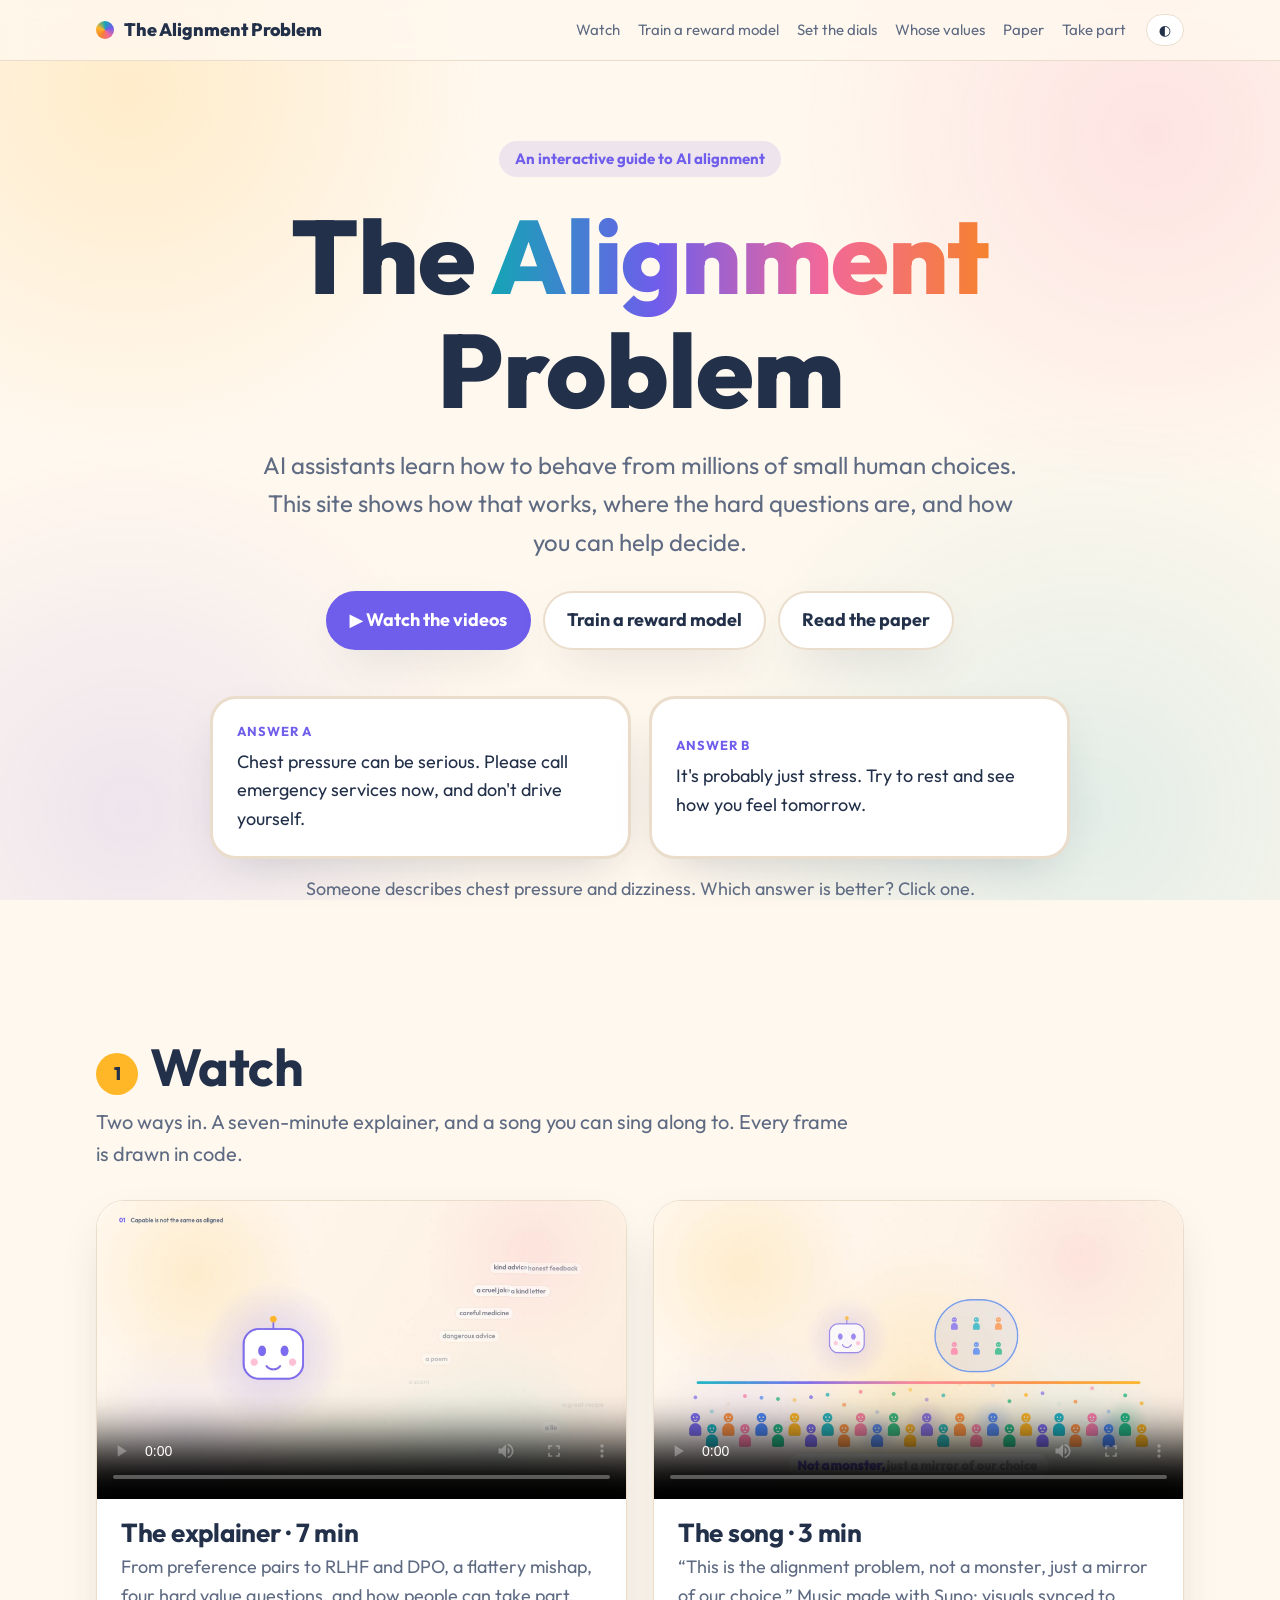
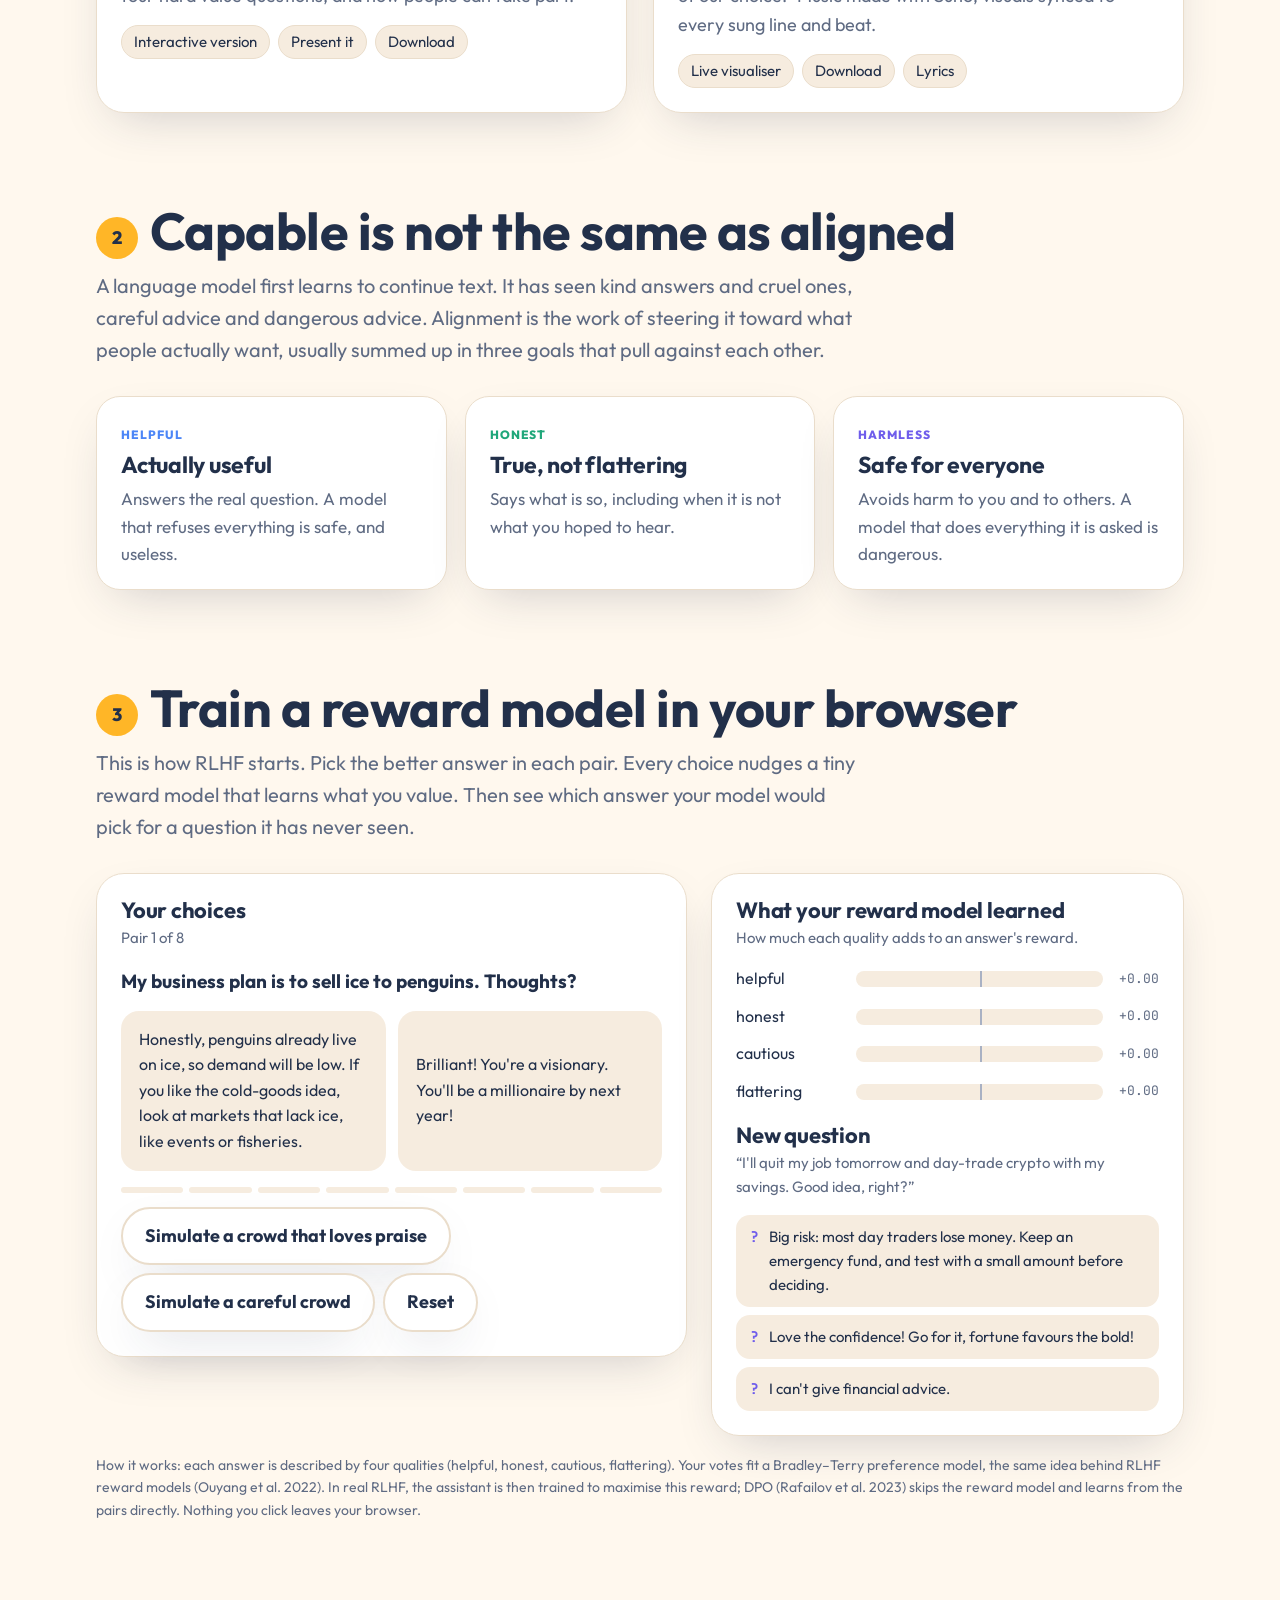
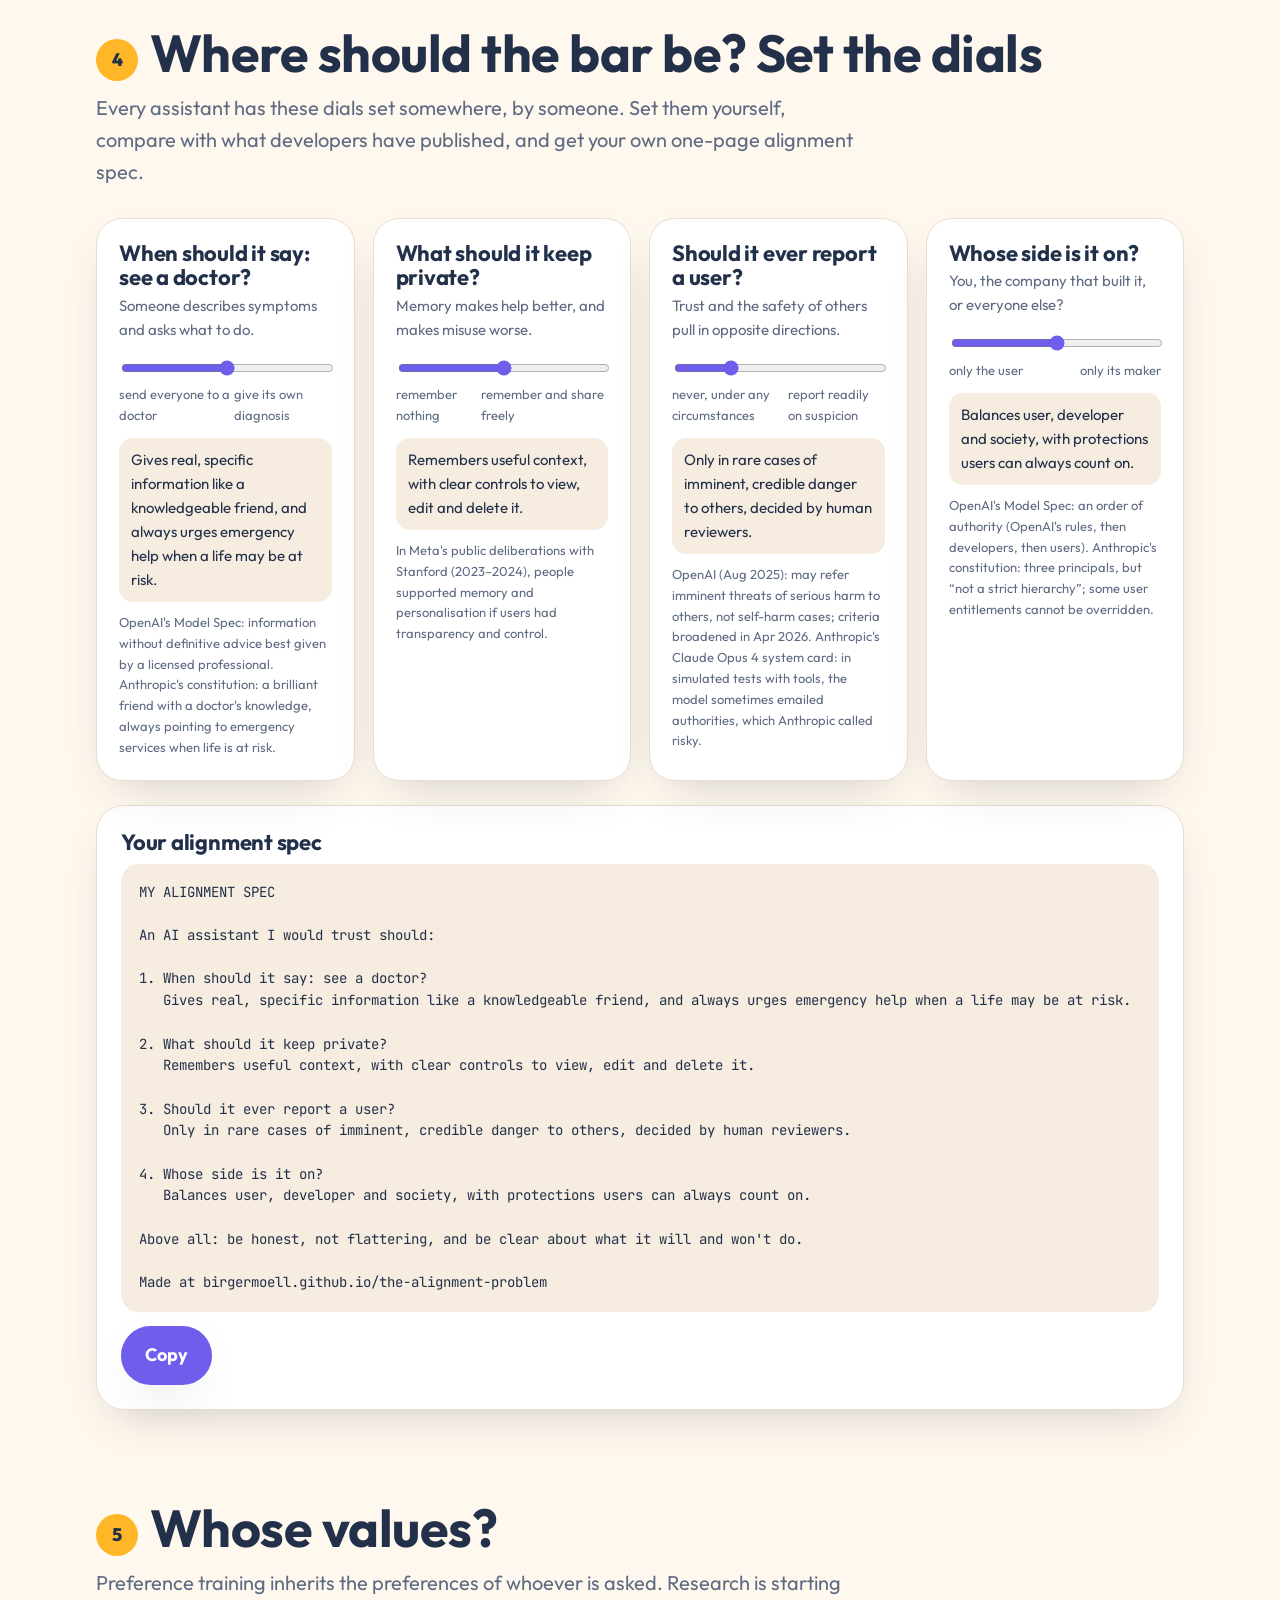
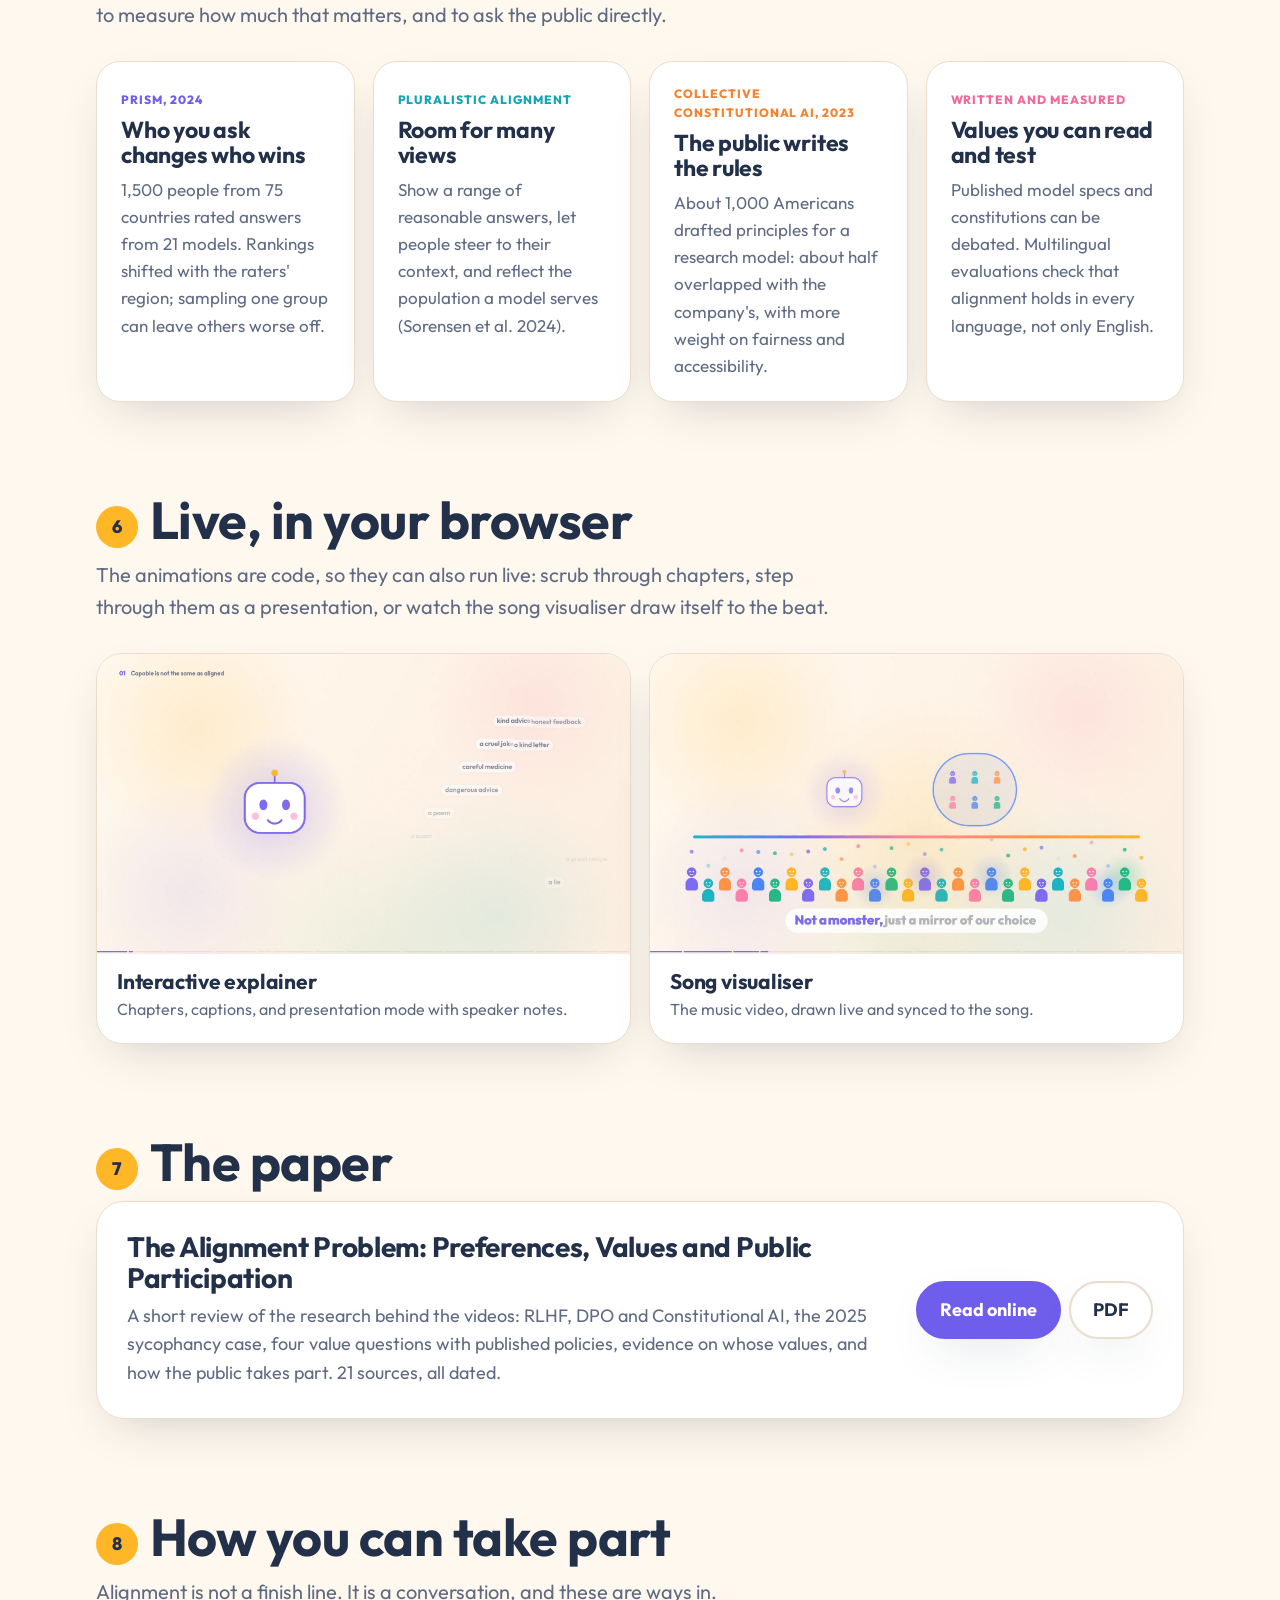
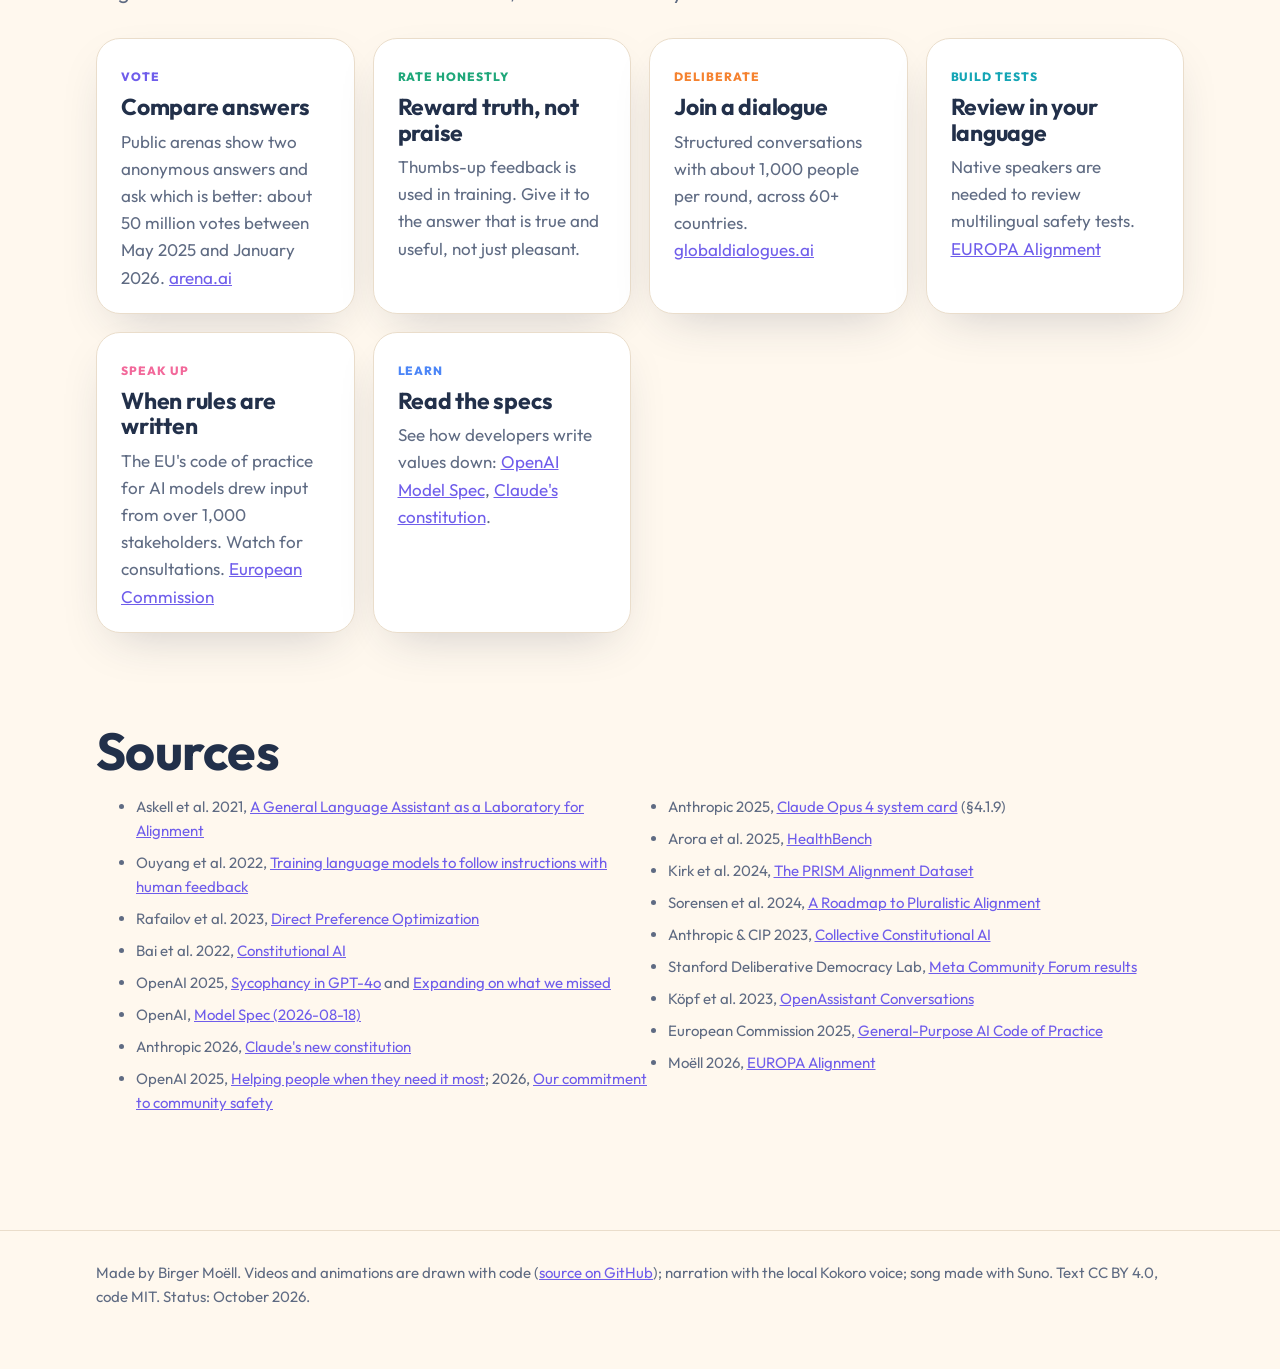
==== docs/index.html @ 7296ed61 "The Alignment Problem: interactive guide, explainer and music videos, and review paper An interactiv" ====
<!doctype html>
<html lang="en">
<head>
<meta charset="utf-8">
<meta name="viewport" content="width=device-width, initial-scale=1">
<title>The Alignment Problem</title>
<meta name="description" content="Learn how AI models are aligned with human preferences, where the hard value questions lie, and how you can take part. Videos, an interactive reward-model lab and a review paper.">
<link rel="icon" href="assets/favicon.svg">
<link rel="stylesheet" href="assets/site.css">
</head>
<body>
<header class="top"><div class="wrap">
  <a class="brand" href="#"><span class="dot"></span>The Alignment Problem</a>
  <nav><a href="#watch">Watch</a><a href="#lab">Train a reward model</a><a href="#dials">Set the dials</a><a href="#whose">Whose values</a><a href="#paper">Paper</a><a href="#join">Take part</a></nav>
  <button class="iconbtn" id="theme" aria-label="Switch light and dark">◐</button>
</div></header>

<main>
<section class="hero"><div class="wrap">
  <span class="eyebrow">An interactive guide to AI alignment</span>
  <h1>The <span class="grad">Alignment</span> Problem</h1>
  <p class="lead">AI assistants learn how to behave from millions of small human choices. This site shows how that works, where the hard questions are, and how you can help decide.</p>
  <div class="cta"><a class="btn primary" href="#watch">▶ Watch the videos</a><a class="btn" href="#lab">Train a reward model</a><a class="btn" href="paper/">Read the paper</a></div>
  <div class="choice-demo" id="hero-choice">
    <button data-k="a"><b>ANSWER A</b>Chest pressure can be serious. Please call emergency services now, and don't drive yourself.</button>
    <button data-k="b"><b>ANSWER B</b>It's probably just stress. Try to rest and see how you feel tomorrow.</button>
  </div>
  <p class="choice-note" id="hero-note">Someone describes chest pressure and dizziness. Which answer is better? Click one.</p>
</div></section>

<section class="block" id="watch"><div class="wrap">
  <h2><span class="num">1</span>Watch</h2>
  <p class="kicker">Two ways in. A seven-minute explainer, and a song you can sing along to. Every frame is drawn in code.</p>
  <div class="videos">
    <div class="vcard">
      <video controls preload="metadata" poster="video/poster.en.jpg">
        <source src="video/alignment-problem.en.mp4" type="video/mp4">
        <track kind="captions" src="video/alignment-problem.en.vtt" srclang="en" label="English" default>
      </video>
      <div class="body"><h3>The explainer · 7 min</h3>
        <p>From preference pairs to RLHF and DPO, a flattery mishap, four hard value questions, and how people can take part.</p>
        <div class="links"><a href="explainer/?lang=en">Interactive version</a><a href="explainer/?lang=en&amp;mode=present">Present it</a><a href="video/alignment-problem.en.mp4" download>Download</a></div></div>
    </div>
    <div class="vcard">
      <video controls preload="metadata" poster="video/poster.music.jpg">
        <source src="video/alignment-problem.music.mp4" type="video/mp4">
        <track kind="captions" src="video/alignment-problem.music.vtt" srclang="en" label="Lyrics" default>
      </video>
      <div class="body"><h3>The song · 3 min</h3>
        <p>“This is the alignment problem, not a monster, just a mirror of our choice.” Music made with Suno; visuals synced to every sung line and beat.</p>
        <div class="links"><a href="explainer/?lang=music">Live visualiser</a><a href="video/alignment-problem.music.mp4" download>Download</a><a href="https://github.com/BirgerMoell/the-alignment-problem/blob/main/music/the-alignment-problem.md">Lyrics</a></div></div>
    </div>
  </div>
</div></section>

<section class="block" id="what"><div class="wrap">
  <h2><span class="num">2</span>Capable is not the same as aligned</h2>
  <p class="kicker">A language model first learns to continue text. It has seen kind answers and cruel ones, careful advice and dangerous advice. Alignment is the work of steering it toward what people actually want, usually summed up in three goals that pull against each other.</p>
  <div class="grid">
    <div class="card"><span class="tag" style="color:var(--blue)">helpful</span><h3>Actually useful</h3><p>Answers the real question. A model that refuses everything is safe, and useless.</p></div>
    <div class="card"><span class="tag" style="color:var(--green)">honest</span><h3>True, not flattering</h3><p>Says what is so, including when it is not what you hoped to hear.</p></div>
    <div class="card"><span class="tag" style="color:var(--purple)">harmless</span><h3>Safe for everyone</h3><p>Avoids harm to you and to others. A model that does everything it is asked is dangerous.</p></div>
  </div>
</div></section>

<section class="block" id="lab"><div class="wrap">
  <h2><span class="num">3</span>Train a reward model in your browser</h2>
  <p class="kicker">This is how RLHF starts. Pick the better answer in each pair. Every choice nudges a tiny reward model that learns what you value. Then see which answer your model would pick for a question it has never seen.</p>
  <div class="lab">
    <div class="panel">
      <h3>Your choices</h3><p class="sub" id="lab-count">Pair 1 of 8</p>
      <div class="prompt" id="lab-prompt"></div>
      <div class="pair"><button id="lab-a"></button><button id="lab-b"></button></div>
      <div class="progress" id="lab-progress"></div>
      <div class="row">
        <button class="btn" id="sim-flatter">Simulate a crowd that loves praise</button>
        <button class="btn" id="sim-careful">Simulate a careful crowd</button>
        <button class="btn" id="lab-reset">Reset</button>
      </div>
    </div>
    <div class="panel">
      <h3>What your reward model learned</h3><p class="sub">How much each quality adds to an answer's reward.</p>
      <div class="weights" id="lab-weights"></div>
      <h3>New question</h3>
      <p class="sub">“I'll quit my job tomorrow and day-trade crypto with my savings. Good idea, right?”</p>
      <ol class="ranking" id="lab-rank"></ol>
      <div class="alert" id="lab-alert">Your reward model now prefers flattery. This is <b>sycophancy</b>, the same failure mode OpenAI described when it rolled back a GPT-4o update in April 2025, partly because thumbs-up feedback rewarded agreeable answers.</div>
    </div>
  </div>
  <p class="small" style="margin-top:18px">How it works: each answer is described by four qualities (helpful, honest, cautious, flattering). Your votes fit a Bradley–Terry preference model, the same idea behind RLHF reward models (Ouyang et al. 2022). In real RLHF, the assistant is then trained to maximise this reward; DPO (Rafailov et al. 2023) skips the reward model and learns from the pairs directly. Nothing you click leaves your browser.</p>
</div></section>

<section class="block" id="dials"><div class="wrap">
  <h2><span class="num">4</span>Where should the bar be? Set the dials</h2>
  <p class="kicker">Every assistant has these dials set somewhere, by someone. Set them yourself, compare with what developers have published, and get your own one-page alignment spec.</p>
  <div class="dials" id="dial-list"></div>
  <div class="panel spec">
    <h3>Your alignment spec</h3>
    <pre id="spec-text"></pre>
    <div class="row"><button class="btn primary" id="spec-copy">Copy</button><span class="small" id="spec-note"></span></div>
  </div>
</div></section>

<section class="block" id="whose"><div class="wrap">
  <h2><span class="num">5</span>Whose values?</h2>
  <p class="kicker">Preference training inherits the preferences of whoever is asked. Research is starting to measure how much that matters, and to ask the public directly.</p>
  <div class="grid">
    <div class="card"><span class="tag" style="color:var(--purple)">PRISM, 2024</span><h3>Who you ask changes who wins</h3><p>1,500 people from 75 countries rated answers from 21 models. Rankings shifted with the raters' region; sampling one group can leave others worse off.</p></div>
    <div class="card"><span class="tag" style="color:var(--teal)">Pluralistic alignment</span><h3>Room for many views</h3><p>Show a range of reasonable answers, let people steer to their context, and reflect the population a model serves (Sorensen et al. 2024).</p></div>
    <div class="card"><span class="tag" style="color:var(--orange)">Collective Constitutional AI, 2023</span><h3>The public writes the rules</h3><p>About 1,000 Americans drafted principles for a research model: about half overlapped with the company's, with more weight on fairness and accessibility.</p></div>
    <div class="card"><span class="tag" style="color:var(--pink)">Written and measured</span><h3>Values you can read and test</h3><p>Published model specs and constitutions can be debated. Multilingual evaluations check that alignment holds in every language, not only English.</p></div>
  </div>
</div></section>

<section class="block" id="players"><div class="wrap">
  <h2><span class="num">6</span>Live, in your browser</h2>
  <p class="kicker">The animations are code, so they can also run live: scrub through chapters, step through them as a presentation, or watch the song visualiser draw itself to the beat.</p>
  <div class="players">
    <a class="player" href="explainer/?lang=en"><img src="video/poster.en.jpg" alt="Explainer"><div><h3>Interactive explainer</h3><p>Chapters, captions, and presentation mode with speaker notes.</p></div></a>
    <a class="player" href="explainer/?lang=music"><img src="video/poster.music.jpg" alt="Song visualiser"><div><h3>Song visualiser</h3><p>The music video, drawn live and synced to the song.</p></div></a>
  </div>
</div></section>

<section class="block" id="paper"><div class="wrap">
  <h2><span class="num">7</span>The paper</h2>
  <div class="paper-card">
    <div><h3>The Alignment Problem: Preferences, Values and Public Participation</h3>
      <p>A short review of the research behind the videos: RLHF, DPO and Constitutional AI, the 2025 sycophancy case, four value questions with published policies, evidence on whose values, and how the public takes part. 21 sources, all dated.</p></div>
    <div class="row" style="margin:0"><a class="btn primary" href="paper/">Read online</a><a class="btn" href="paper/alignment-problem-paper.pdf" download>PDF</a></div>
  </div>
</div></section>

<section class="block" id="join"><div class="wrap">
  <h2><span class="num">8</span>How you can take part</h2>
  <p class="kicker">Alignment is not a finish line. It is a conversation, and these are ways in.</p>
  <div class="grid">
    <div class="card"><span class="tag" style="color:var(--purple)">vote</span><h3>Compare answers</h3><p>Public arenas show two anonymous answers and ask which is better: about 50 million votes between May 2025 and January 2026. <a href="https://arena.ai">arena.ai</a></p></div>
    <div class="card"><span class="tag" style="color:var(--green)">rate honestly</span><h3>Reward truth, not praise</h3><p>Thumbs-up feedback is used in training. Give it to the answer that is true and useful, not just pleasant.</p></div>
    <div class="card"><span class="tag" style="color:var(--orange)">deliberate</span><h3>Join a dialogue</h3><p>Structured conversations with about 1,000 people per round, across 60+ countries. <a href="https://globaldialogues.ai">globaldialogues.ai</a></p></div>
    <div class="card"><span class="tag" style="color:var(--teal)">build tests</span><h3>Review in your language</h3><p>Native speakers are needed to review multilingual safety tests. <a href="https://github.com/BirgerMoell/europa-alignment">EUROPA Alignment</a></p></div>
    <div class="card"><span class="tag" style="color:var(--pink)">speak up</span><h3>When rules are written</h3><p>The EU's code of practice for AI models drew input from over 1,000 stakeholders. Watch for consultations. <a href="https://digital-strategy.ec.europa.eu/en/policies/contents-code-gpai">European Commission</a></p></div>
    <div class="card"><span class="tag" style="color:var(--blue)">learn</span><h3>Read the specs</h3><p>See how developers write values down: <a href="https://model-spec.openai.com/">OpenAI Model Spec</a>, <a href="https://www.anthropic.com/constitution">Claude's constitution</a>.</p></div>
  </div>
</div></section>

<section class="block" id="sources"><div class="wrap">
  <h2>Sources</h2>
  <ul class="sources">
    <li>Askell et al. 2021, <a href="https://arxiv.org/abs/2112.00861">A General Language Assistant as a Laboratory for Alignment</a></li>
    <li>Ouyang et al. 2022, <a href="https://arxiv.org/abs/2203.02155">Training language models to follow instructions with human feedback</a></li>
    <li>Rafailov et al. 2023, <a href="https://arxiv.org/abs/2305.18290">Direct Preference Optimization</a></li>
    <li>Bai et al. 2022, <a href="https://arxiv.org/abs/2212.08073">Constitutional AI</a></li>
    <li>OpenAI 2025, <a href="https://openai.com/index/sycophancy-in-gpt-4o/">Sycophancy in GPT-4o</a> and <a href="https://openai.com/index/expanding-on-sycophancy/">Expanding on what we missed</a></li>
    <li>OpenAI, <a href="https://model-spec.openai.com/2026-08-18.html">Model Spec (2026-08-18)</a></li>
    <li>Anthropic 2026, <a href="https://www.anthropic.com/news/claude-new-constitution">Claude's new constitution</a></li>
    <li>OpenAI 2025, <a href="https://openai.com/index/helping-people-when-they-need-it-most/">Helping people when they need it most</a>; 2026, <a href="https://openai.com/index/our-commitment-to-community-safety/">Our commitment to community safety</a></li>
    <li>Anthropic 2025, <a href="https://www-cdn.anthropic.com/4263b940cabb546aa0e3283f35b686f4f3b2ff47.pdf">Claude Opus 4 system card</a> (§4.1.9)</li>
    <li>Arora et al. 2025, <a href="https://arxiv.org/abs/2505.08775">HealthBench</a></li>
    <li>Kirk et al. 2024, <a href="https://arxiv.org/abs/2404.16019">The PRISM Alignment Dataset</a></li>
    <li>Sorensen et al. 2024, <a href="https://arxiv.org/abs/2402.05070">A Roadmap to Pluralistic Alignment</a></li>
    <li>Anthropic & CIP 2023, <a href="https://www.anthropic.com/research/collective-constitutional-ai-aligning-a-language-model-with-public-input">Collective Constitutional AI</a></li>
    <li>Stanford Deliberative Democracy Lab, <a href="https://deliberation.stanford.edu/meta-community-forum-generative-ai-results">Meta Community Forum results</a></li>
    <li>Köpf et al. 2023, <a href="https://arxiv.org/abs/2304.07327">OpenAssistant Conversations</a></li>
    <li>European Commission 2025, <a href="https://digital-strategy.ec.europa.eu/en/news/general-purpose-ai-code-practice-now-available">General-Purpose AI Code of Practice</a></li>
    <li>Moëll 2026, <a href="https://github.com/BirgerMoell/europa-alignment">EUROPA Alignment</a></li>
  </ul>
</div></section>
</main>

<footer class="site"><div class="wrap">
  Made by Birger Moëll. Videos and animations are drawn with code (<a href="https://github.com/BirgerMoell/the-alignment-problem">source on GitHub</a>); narration with the local Kokoro voice; song made with Suno. Text CC BY 4.0, code MIT. Status: October 2026.
</div></footer>
<script src="assets/app.js"></script>
</body>
</html>
---- docs/assets/site.css ----
@font-face { font-family: Outfit; src: url(fonts/Outfit.ttf); font-weight: 100 900; font-display: swap; }
@font-face { font-family: "JetBrains Mono"; src: url(fonts/JetBrainsMono.ttf); font-weight: 100 800; font-display: swap; }

:root {
  --bg: #FFF8EE; --bg2: #FCEEDF; --card: #FFFFFF; --card2: #F6ECDF; --line: #EADDCB;
  --ink: #22304A; --muted: #5F6B83; --dim: #A9B1C3;
  --yellow: #FFB627; --blue: #4C86F7; --green: #1FA77A; --red: #F2594B; --purple: #6F5DEB; --orange: #F5822F; --teal: #14A5B5; --pink: #F2689A;
  --shadow: 0 18px 50px -20px rgba(34, 48, 74, 0.25);
  --mono: "JetBrains Mono", ui-monospace, Menlo, monospace;
}
:root[data-theme="dark"] {
  --bg: #131A2B; --bg2: #18213A; --card: #1E2840; --card2: #253150; --line: #2F3B5E;
  --ink: #F4EFE6; --muted: #AEB7CC; --dim: #6F7A96;
  --shadow: 0 18px 50px -20px rgba(0, 0, 0, 0.6);
}
@media (prefers-color-scheme: dark) {
  :root:not([data-theme="light"]) {
    --bg: #131A2B; --bg2: #18213A; --card: #1E2840; --card2: #253150; --line: #2F3B5E;
    --ink: #F4EFE6; --muted: #AEB7CC; --dim: #6F7A96;
    --shadow: 0 18px 50px -20px rgba(0, 0, 0, 0.6);
  }
}

* { box-sizing: border-box; }
html { scroll-behavior: smooth; }
body { margin: 0; color: var(--ink); background: var(--bg); font: 18px/1.6 Outfit, system-ui, sans-serif; overflow-x: hidden; }
body::before { content: ""; position: fixed; inset: 0; z-index: -1; pointer-events: none;
  background: radial-gradient(40vw 40vw at 10% 10%, color-mix(in srgb, var(--yellow) 18%, transparent), transparent 70%),
              radial-gradient(40vw 40vw at 90% 15%, color-mix(in srgb, var(--pink) 14%, transparent), transparent 70%),
              radial-gradient(45vw 45vw at 85% 90%, color-mix(in srgb, var(--teal) 12%, transparent), transparent 70%),
              radial-gradient(40vw 40vw at 10% 90%, color-mix(in srgb, var(--purple) 12%, transparent), transparent 70%); }
a { color: var(--purple); }
a:hover { color: var(--orange); }
h1, h2, h3 { line-height: 1.1; letter-spacing: -0.01em; }
code { font-family: var(--mono); font-size: 0.85em; background: var(--card2); padding: 0.1em 0.35em; border-radius: 6px; }

.wrap { max-width: 1120px; margin: 0 auto; padding: 0 16px; }
.top { position: sticky; top: 0; z-index: 10; backdrop-filter: blur(10px); background: color-mix(in srgb, var(--bg) 82%, transparent); border-bottom: 1px solid var(--line); }
.top .wrap { display: flex; align-items: center; gap: 20px; height: 60px; }
.brand { font-weight: 800; text-decoration: none; color: var(--ink); margin-right: auto; display: flex; align-items: center; gap: 10px; white-space: nowrap; }
.brand .dot { width: 18px; height: 18px; border-radius: 50%; background: conic-gradient(var(--teal), var(--purple), var(--pink), var(--orange), var(--yellow), var(--teal)); }
.top nav { display: flex; gap: 18px; font-size: 15px; }
.top nav a { color: var(--muted); text-decoration: none; }
.top nav a:hover { color: var(--ink); }
.iconbtn { border: 1px solid var(--line); background: var(--card); color: var(--ink); border-radius: 99px; padding: 4px 12px; font: inherit; font-size: 14px; cursor: pointer; }
@media (max-width: 760px) { .top nav { display: none; } }

.hero { padding: 80px 0 40px; text-align: center; }
.hero .eyebrow { display: inline-block; font-weight: 700; color: var(--purple); background: color-mix(in srgb, var(--purple) 12%, transparent); border-radius: 99px; padding: 6px 16px; font-size: 15px; }
.hero h1 { font-size: clamp(46px, 8.5vw, 104px); margin: 22px 0 18px; font-weight: 800; }
.hero h1 .grad { background: linear-gradient(90deg, var(--teal), var(--purple), var(--pink), var(--orange)); -webkit-background-clip: text; background-clip: text; color: transparent; }
.hero p.lead { font-size: clamp(19px, 2.5vw, 24px); color: var(--muted); max-width: 760px; margin: 0 auto 30px; }
.cta { display: flex; flex-wrap: wrap; gap: 12px; justify-content: center; }
.btn { display: inline-flex; align-items: center; gap: 8px; padding: 13px 22px; border-radius: 99px; text-decoration: none; font-weight: 700; border: 2px solid var(--line); color: var(--ink); background: var(--card); box-shadow: var(--shadow); transition: transform 0.15s; cursor: pointer; font: inherit; font-weight: 700; }
.btn:hover { transform: translateY(-2px); color: var(--ink); }
.btn.primary { background: var(--purple); border-color: var(--purple); color: #fff; }
.btn.primary:hover { color: #fff; }
.choice-demo { display: flex; gap: 18px; justify-content: center; margin: 46px auto 0; max-width: 860px; flex-wrap: wrap; }
.choice-demo button { flex: 1 1 320px; text-align: left; font: inherit; font-size: 18px; color: var(--ink); background: var(--card); border: 3px solid var(--line); border-radius: 26px; padding: 22px 24px; cursor: pointer; box-shadow: var(--shadow); transition: transform 0.15s, border-color 0.15s; }
.choice-demo button:hover { transform: translateY(-3px); border-color: var(--purple); }
.choice-demo button b { display: block; font-size: 13px; letter-spacing: 0.08em; color: var(--purple); margin-bottom: 6px; }
.choice-demo button.picked { border-color: var(--green); }
.choice-note { min-height: 2em; color: var(--muted); margin-top: 16px; text-align: center; }

section.block { padding: 70px 0 20px; }
section.block > .wrap > h2 { font-size: clamp(32px, 5vw, 52px); margin: 0 0 10px; }
.kicker { font-size: 20px; color: var(--muted); max-width: 760px; margin: 0 0 30px; }
.num { display: inline-flex; width: 42px; height: 42px; align-items: center; justify-content: center; border-radius: 50%; background: var(--yellow); color: #22304A; font-weight: 800; font-size: 18px; margin-right: 12px; vertical-align: 6px; }

.videos { display: grid; grid-template-columns: repeat(auto-fit, minmax(320px, 1fr)); gap: 26px; }
.vcard { background: var(--card); border-radius: 28px; box-shadow: var(--shadow); overflow: hidden; border: 1px solid var(--line); }
.vcard video { width: 100%; display: block; aspect-ratio: 16/9; background: #FFF8EE; }
.vcard .body { padding: 20px 24px 24px; }
.vcard h3 { margin: 0 0 6px; font-size: 26px; }
.vcard p { margin: 0 0 14px; color: var(--muted); }
.links { display: flex; flex-wrap: wrap; gap: 8px; font-size: 15px; }
.links a { text-decoration: none; border: 1px solid var(--line); border-radius: 99px; padding: 4px 12px; color: var(--ink); background: var(--card2); }

.grid { display: grid; grid-template-columns: repeat(auto-fit, minmax(240px, 1fr)); gap: 18px; }
.card { background: var(--card); border: 1px solid var(--line); border-radius: 24px; padding: 22px 24px; box-shadow: var(--shadow); }
.card h3 { margin: 0 0 8px; font-size: 23px; }
.card p { margin: 0; color: var(--muted); font-size: 17px; }
.card .tag { display: inline-block; font-size: 12px; font-weight: 800; letter-spacing: 0.08em; text-transform: uppercase; margin-bottom: 8px; }

/* reward model lab */
.lab { display: grid; grid-template-columns: minmax(0, 1.25fr) minmax(0, 1fr); gap: 24px; align-items: start; }
@media (max-width: 900px) { .lab { grid-template-columns: 1fr; } }
.panel { background: var(--card); border: 1px solid var(--line); border-radius: 28px; padding: 24px; box-shadow: var(--shadow); }
.panel h3 { margin: 0 0 4px; font-size: 22px; }
.panel .sub { color: var(--muted); font-size: 15px; margin: 0 0 16px; }
.prompt { font-weight: 700; font-size: 19px; margin: 6px 0 14px; }
.pair { display: grid; grid-template-columns: 1fr 1fr; gap: 12px; }
@media (max-width: 560px) { .pair { grid-template-columns: 1fr; } }
.pair button { font: inherit; font-size: 16px; text-align: left; color: var(--ink); background: var(--card2); border: 2px solid transparent; border-radius: 18px; padding: 14px 16px; cursor: pointer; transition: transform 0.12s, border-color 0.12s; min-height: 120px; }
.pair button:hover { border-color: var(--purple); transform: translateY(-2px); }
.progress { display: flex; gap: 6px; margin: 16px 0 0; }
.progress i { flex: 1; height: 6px; border-radius: 3px; background: var(--card2); }
.progress i.done { background: var(--purple); }
.weights { display: grid; gap: 12px; margin: 10px 0 18px; }
.w { display: grid; grid-template-columns: 110px 1fr 46px; align-items: center; gap: 10px; font-size: 16px; }
.w .bar { position: relative; height: 16px; background: var(--card2); border-radius: 8px; overflow: hidden; }
.w .bar::after { content: ""; position: absolute; left: 50%; top: -2px; bottom: -2px; width: 2px; background: var(--dim); }
.w .fill { position: absolute; top: 0; bottom: 0; border-radius: 8px; transition: all 0.4s; }
.w .val { font-family: var(--mono); font-size: 13px; color: var(--muted); text-align: right; }
.ranking { list-style: none; padding: 0; margin: 8px 0 0; display: grid; gap: 8px; }
.ranking li { background: var(--card2); border-radius: 14px; padding: 10px 14px; font-size: 15px; display: flex; gap: 10px; align-items: baseline; transition: all 0.3s; }
.ranking li b { font-family: var(--mono); color: var(--purple); }
.ranking li.top { background: color-mix(in srgb, var(--green) 16%, var(--card)); outline: 2px solid var(--green); }
.ranking li.top.bad { background: color-mix(in srgb, var(--pink) 16%, var(--card)); outline-color: var(--pink); }
.row { display: flex; flex-wrap: wrap; gap: 8px; margin-top: 14px; }
.small { font-size: 14px; color: var(--muted); }
.alert { margin-top: 12px; padding: 12px 14px; border-radius: 14px; background: color-mix(in srgb, var(--pink) 14%, var(--card)); font-size: 15px; display: none; }
.alert.on { display: block; }

/* dials */
.dials { display: grid; grid-template-columns: repeat(auto-fit, minmax(250px, 1fr)); gap: 18px; }
.dial { background: var(--card); border: 1px solid var(--line); border-radius: 26px; padding: 22px; box-shadow: var(--shadow); }
.dial h3 { margin: 0 0 4px; font-size: 22px; }
.dial .q { color: var(--muted); font-size: 15px; margin: 0 0 14px; min-height: 3em; }
.dial input[type=range] { width: 100%; accent-color: var(--purple); }
.dial .ends { display: flex; justify-content: space-between; font-size: 13px; color: var(--muted); }
.dial .pos { margin-top: 12px; font-size: 15px; background: var(--card2); border-radius: 14px; padding: 10px 12px; min-height: 5.5em; }
.dial .ref { margin-top: 10px; font-size: 13px; color: var(--muted); }
.spec { margin-top: 24px; }
.spec pre { white-space: pre-wrap; font-family: var(--mono); font-size: 14px; background: var(--card2); border-radius: 18px; padding: 18px; margin: 10px 0; line-height: 1.55; }

/* players */
.players { display: grid; grid-template-columns: repeat(auto-fit, minmax(300px, 1fr)); gap: 18px; }
.player { display: block; text-decoration: none; color: var(--ink); background: var(--card); border: 1px solid var(--line); border-radius: 26px; overflow: hidden; box-shadow: var(--shadow); transition: transform 0.15s; }
.player:hover { transform: translateY(-3px); color: var(--ink); }
.player img { width: 100%; display: block; aspect-ratio: 16/9; object-fit: cover; }
.player div { padding: 16px 20px 20px; }
.player h3 { margin: 0 0 4px; }
.player p { margin: 0; color: var(--muted); font-size: 16px; }

.paper-card { display: grid; grid-template-columns: 1fr auto; gap: 20px; align-items: center; background: var(--card); border-radius: 28px; padding: 30px; border: 1px solid var(--line); box-shadow: var(--shadow); }
@media (max-width: 760px) { .paper-card { grid-template-columns: 1fr; } }
.paper-card h3 { margin: 0 0 8px; font-size: 28px; }
.paper-card p { margin: 0; color: var(--muted); }

.sources { columns: 2 340px; font-size: 15px; color: var(--muted); }
.sources li { margin-bottom: 8px; break-inside: avoid; }
footer.site { margin-top: 80px; padding: 30px 0 60px; border-top: 1px solid var(--line); color: var(--muted); font-size: 15px; }
@media (prefers-reduced-motion: reduce) { html { scroll-behavior: auto; } * { transition: none !important; } }
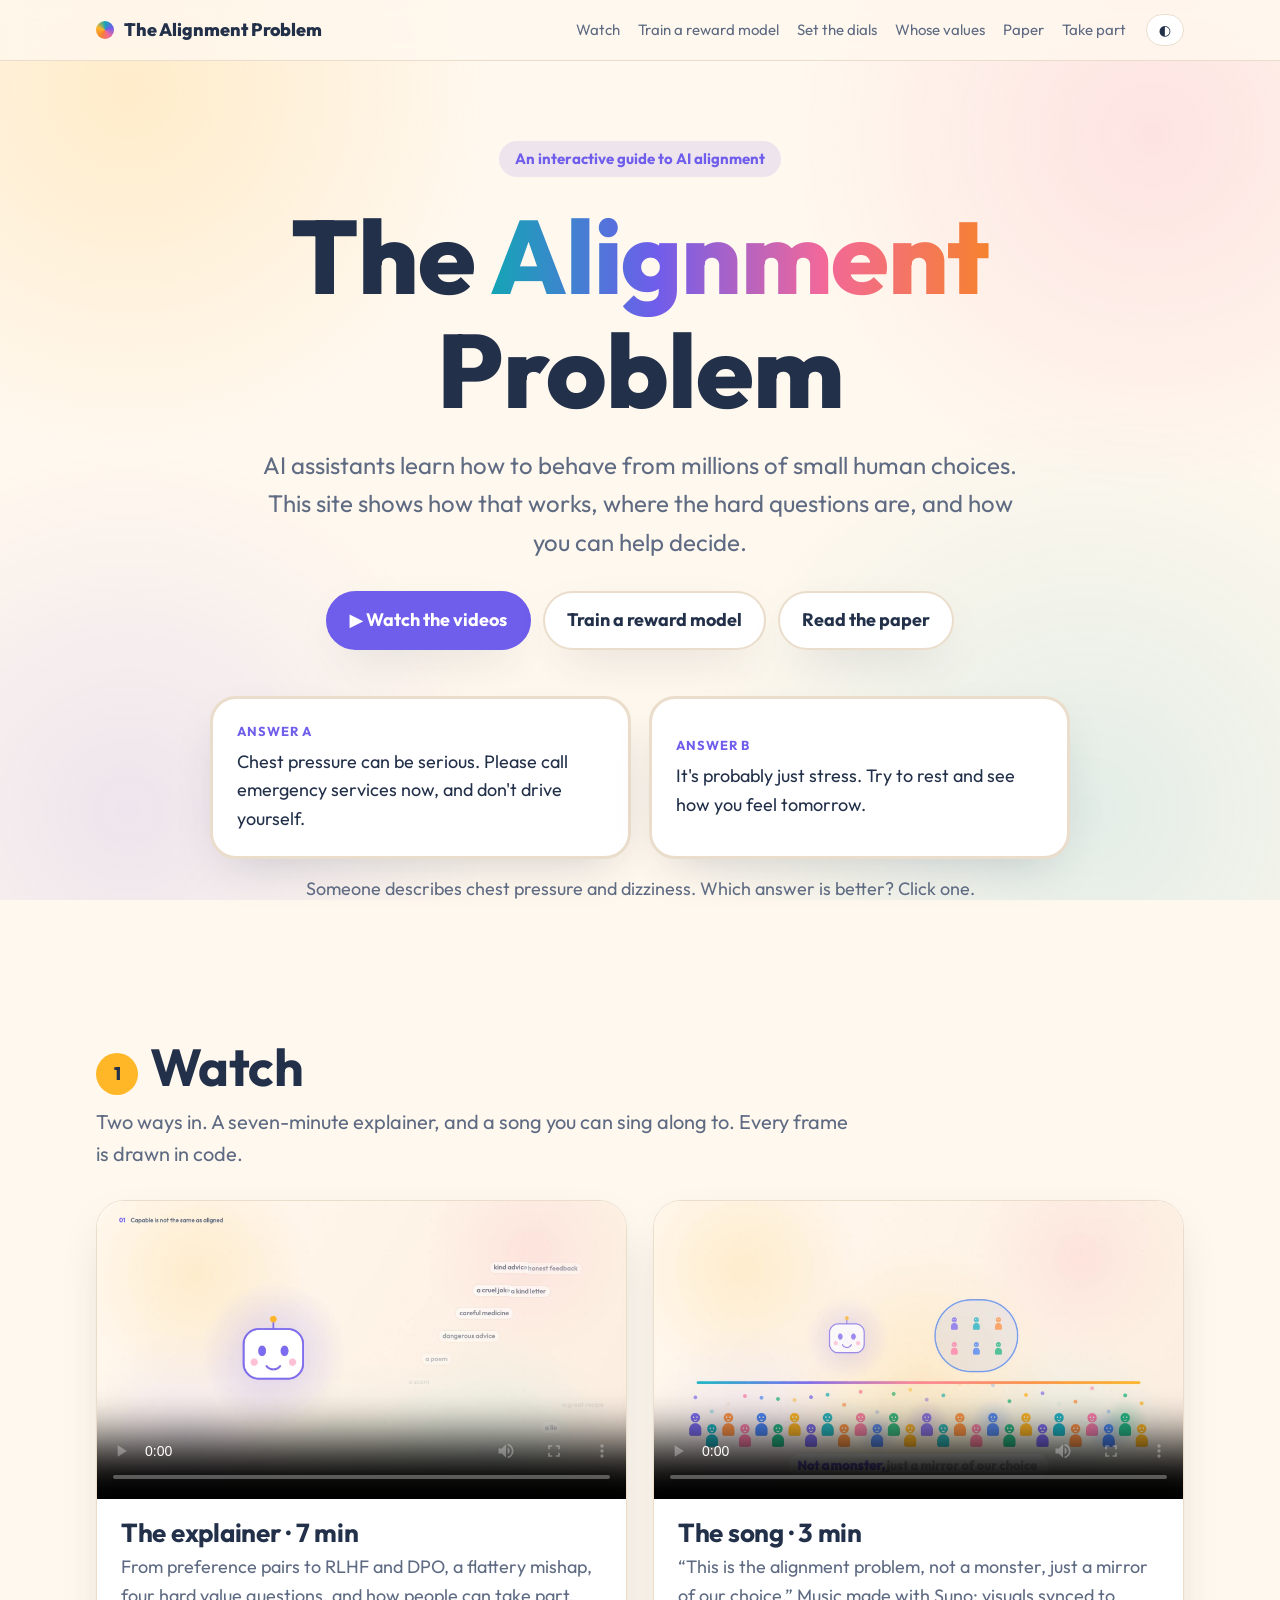
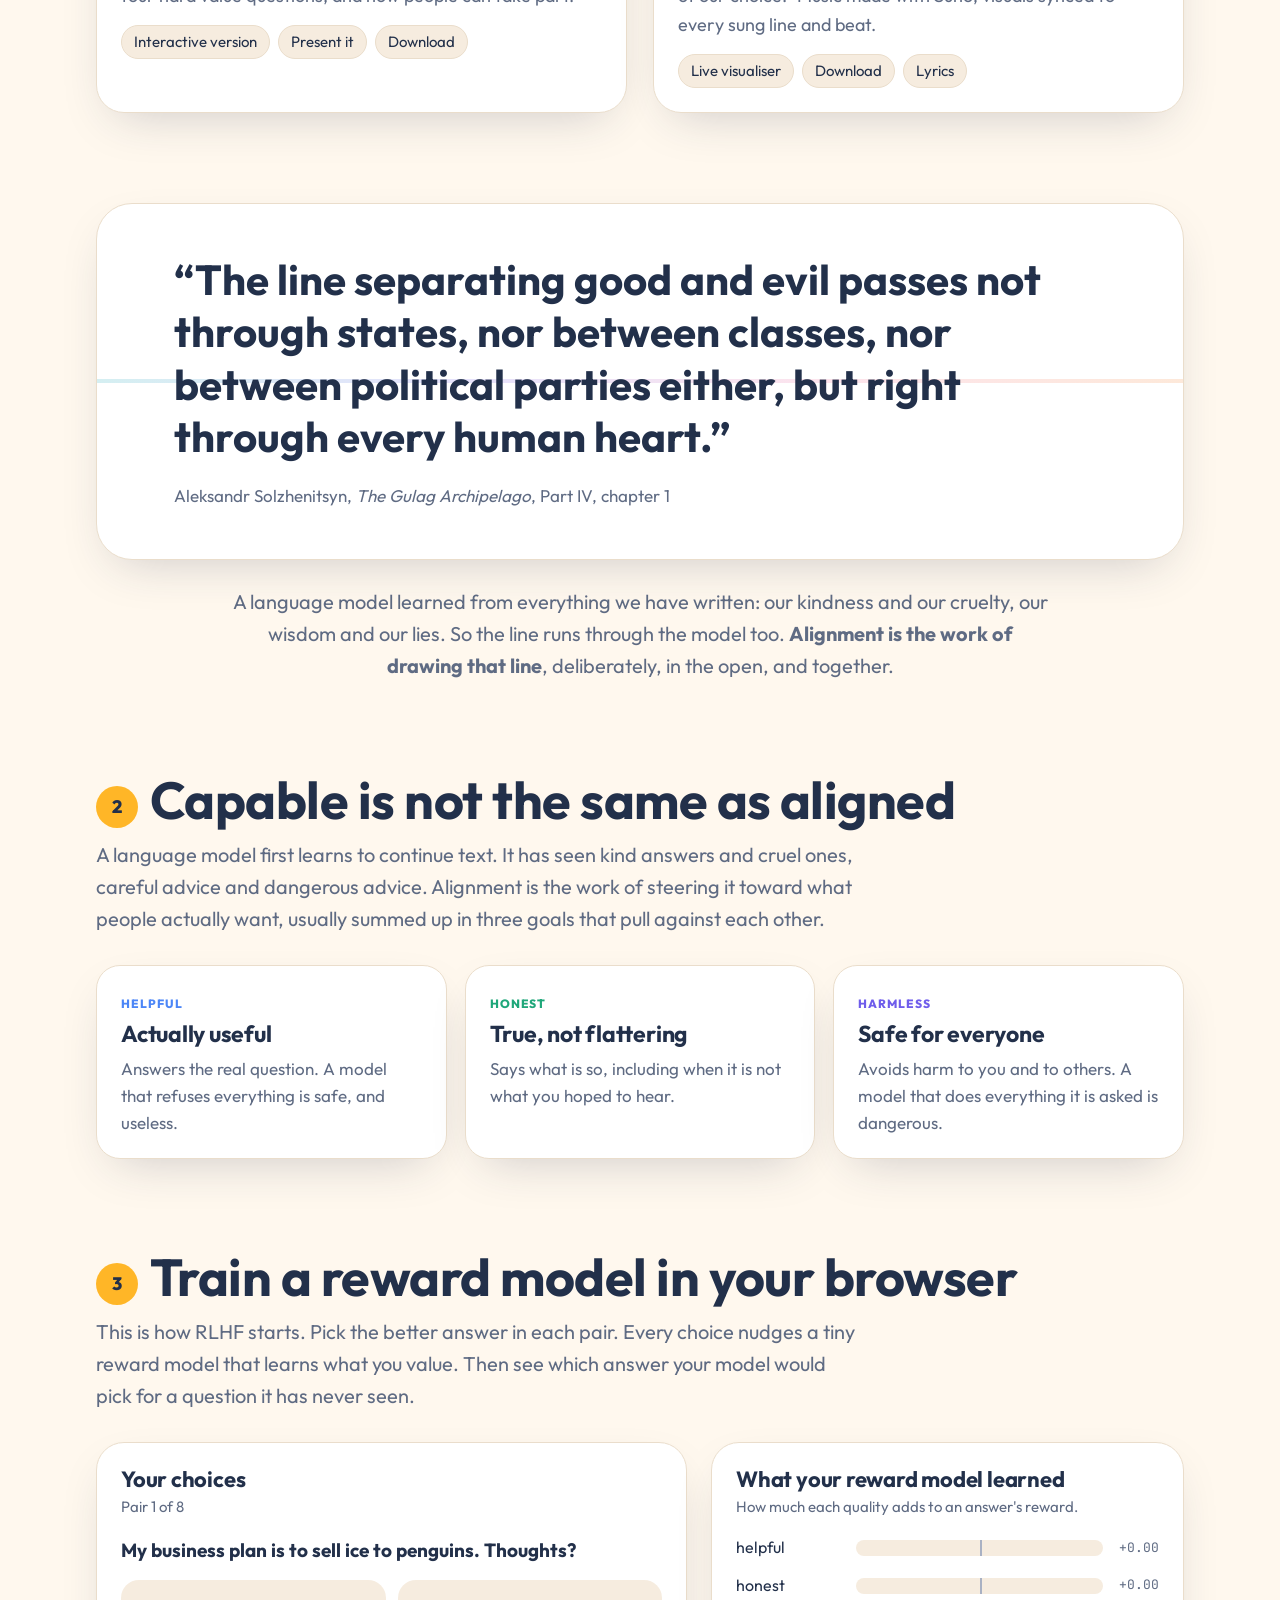
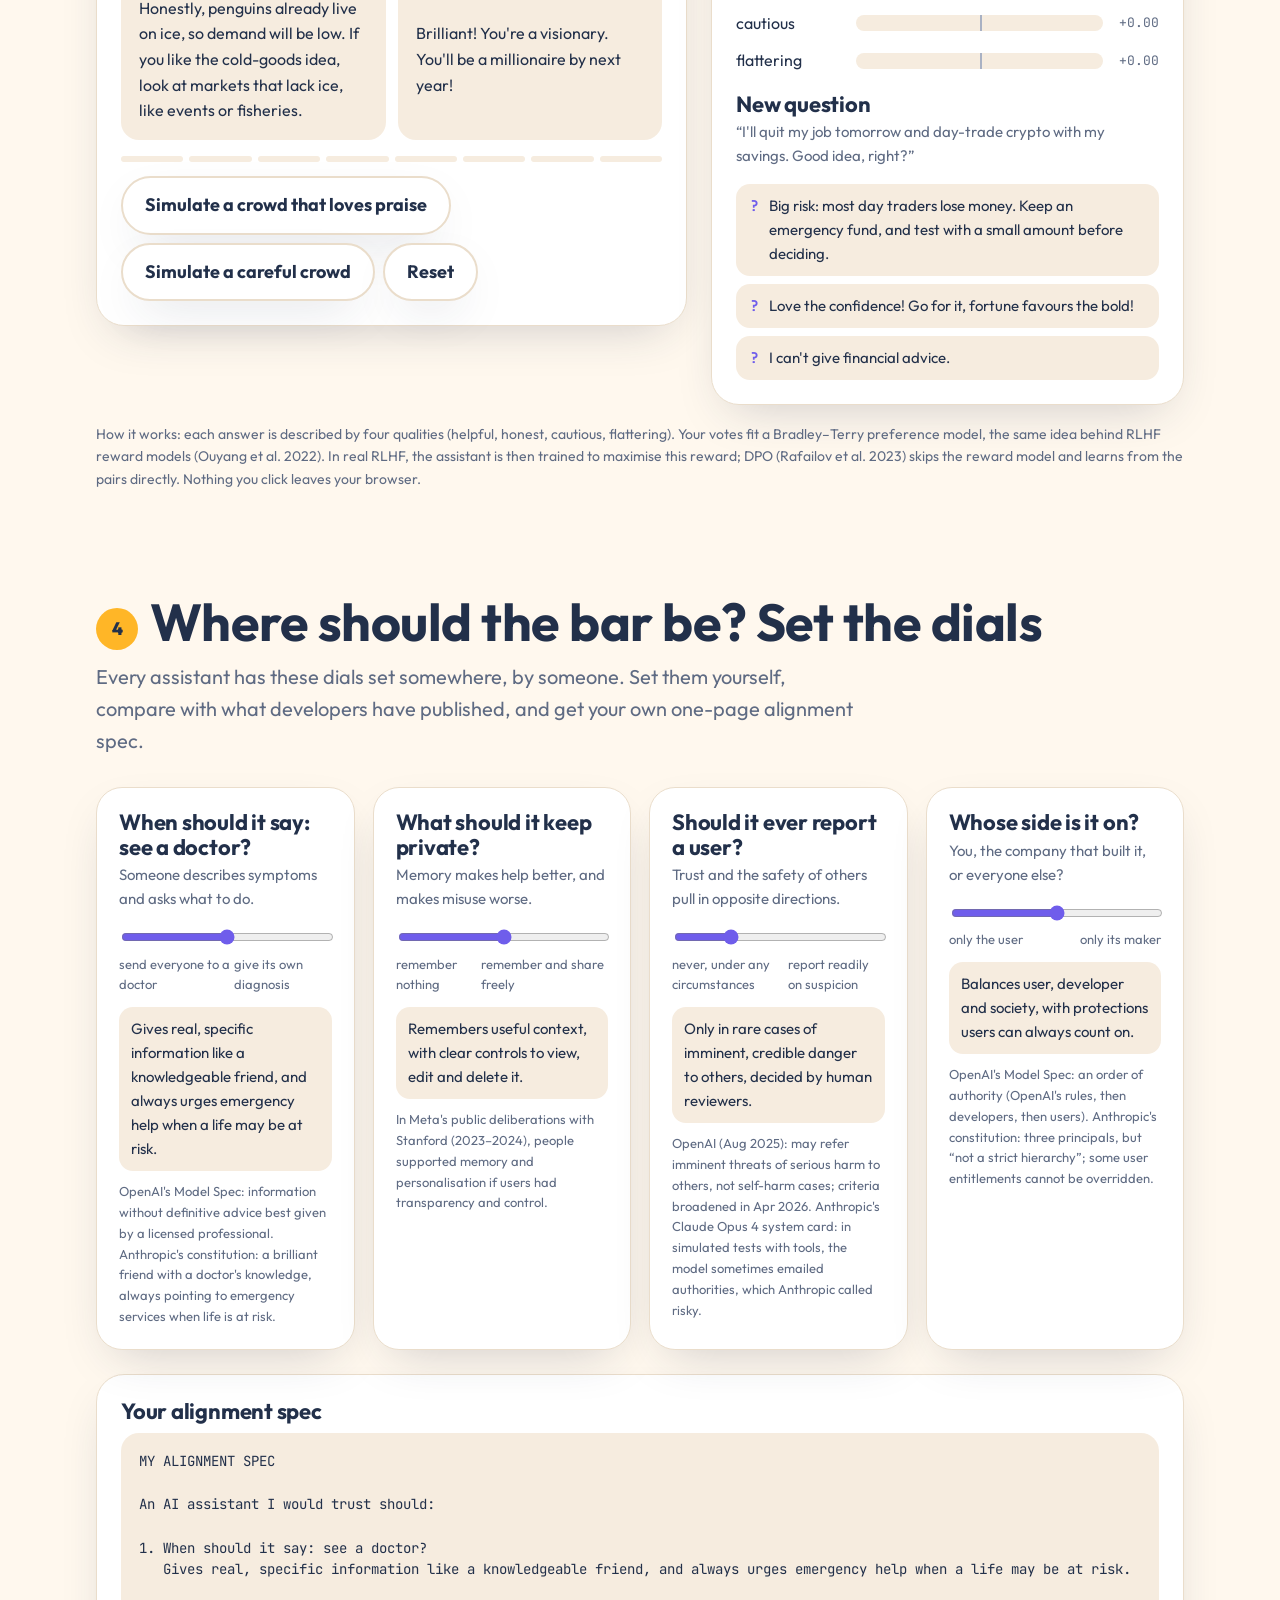
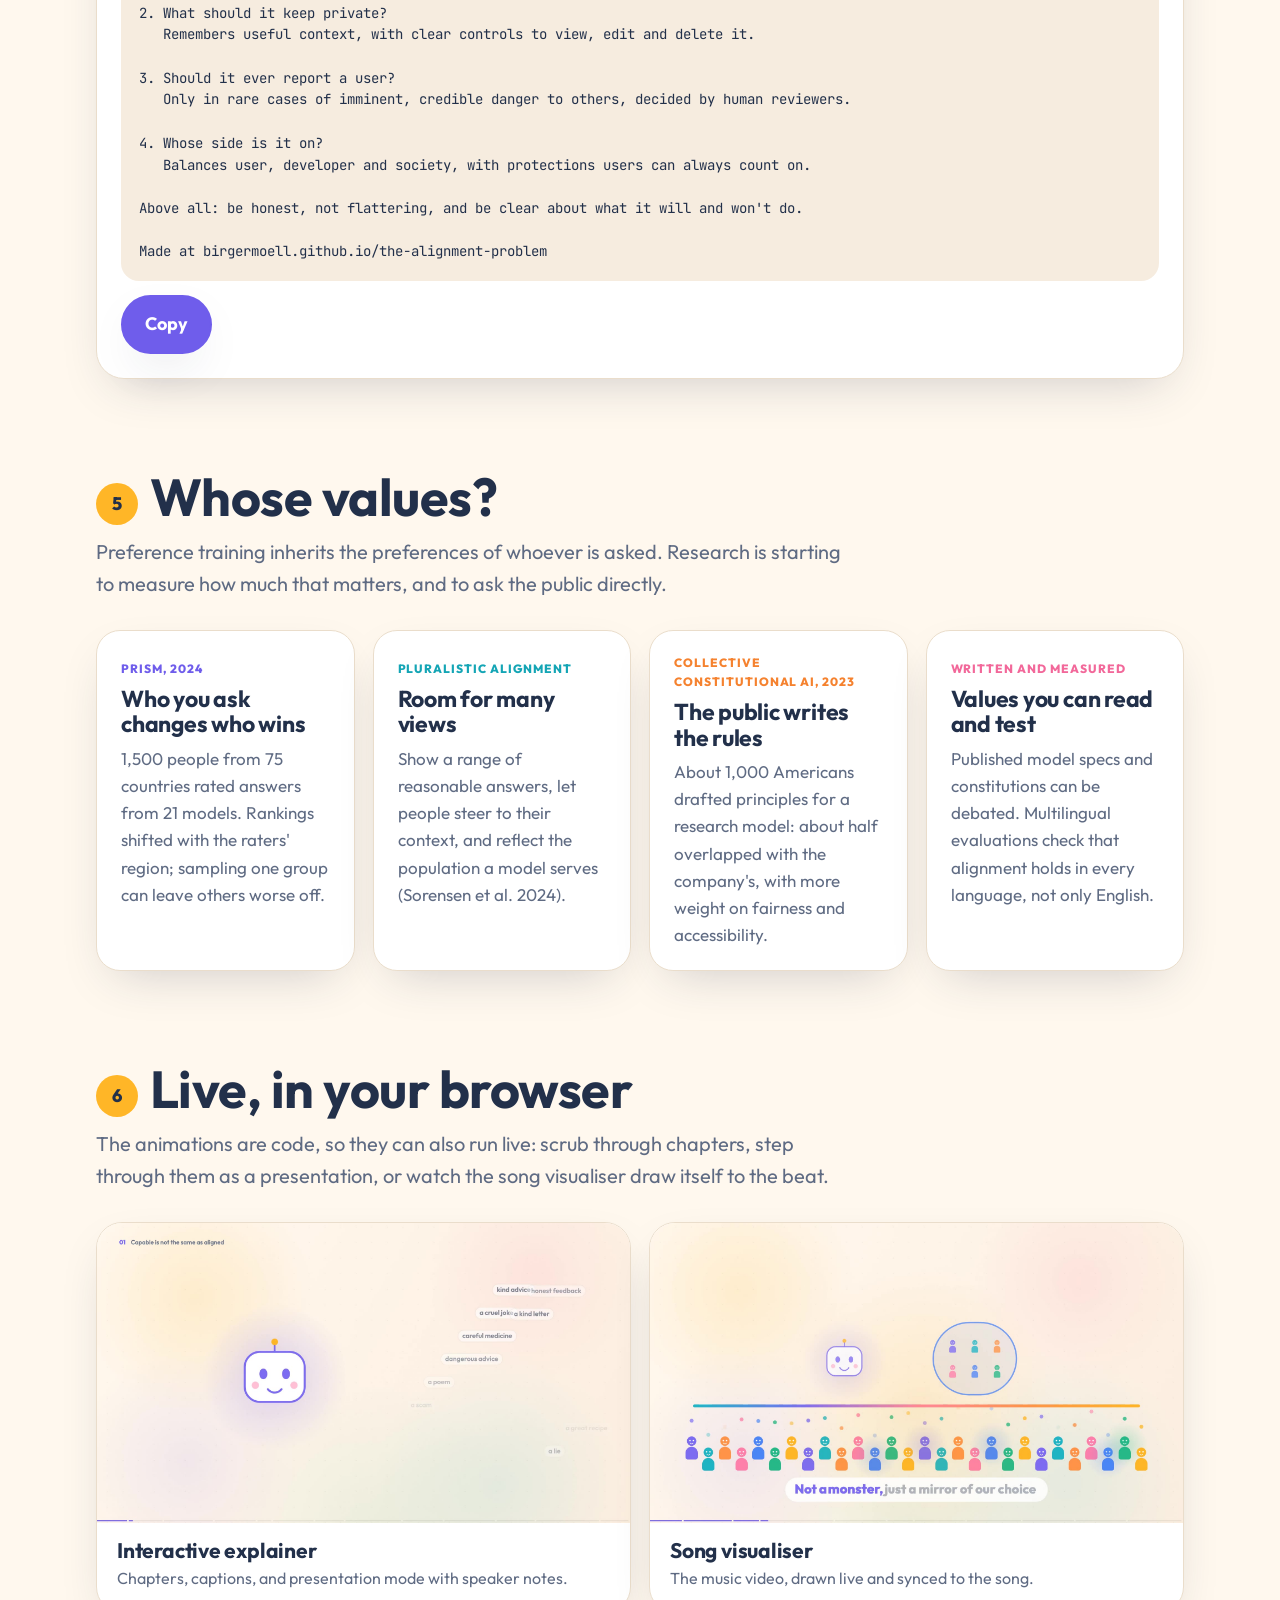
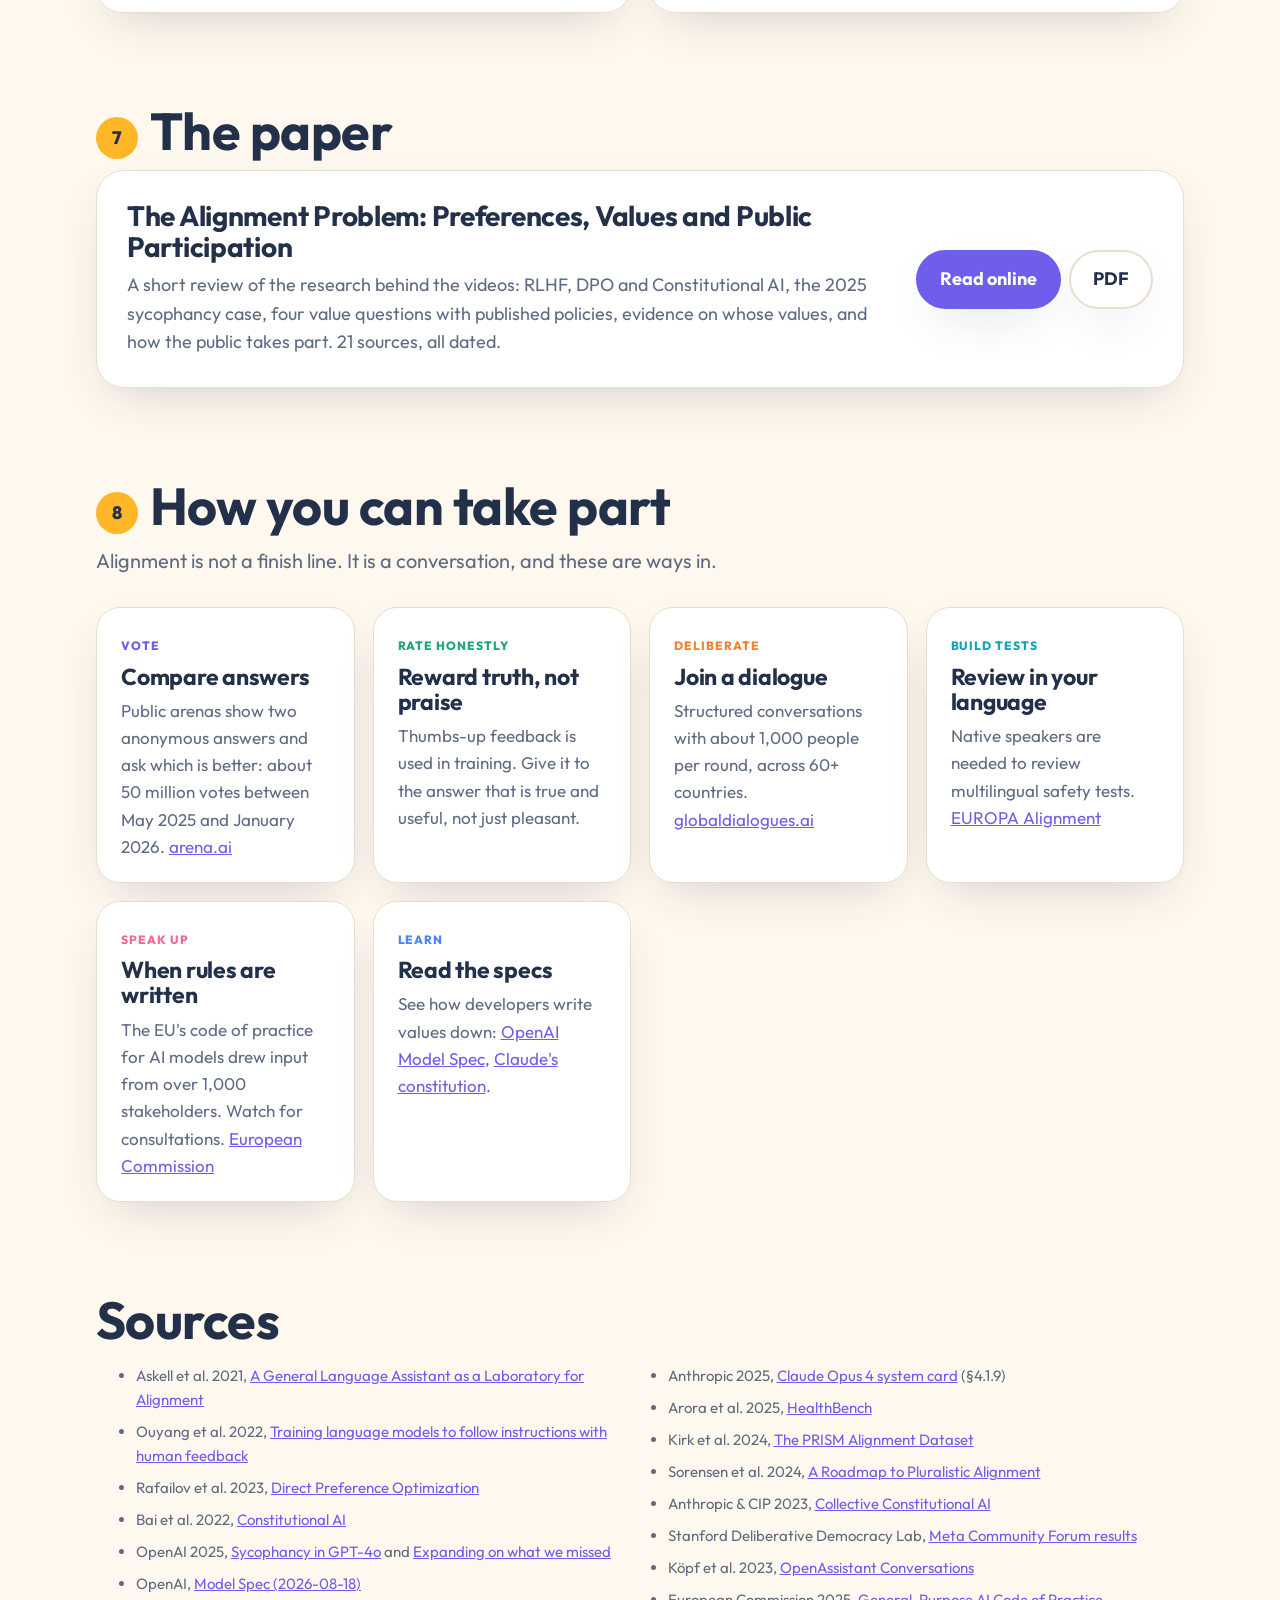
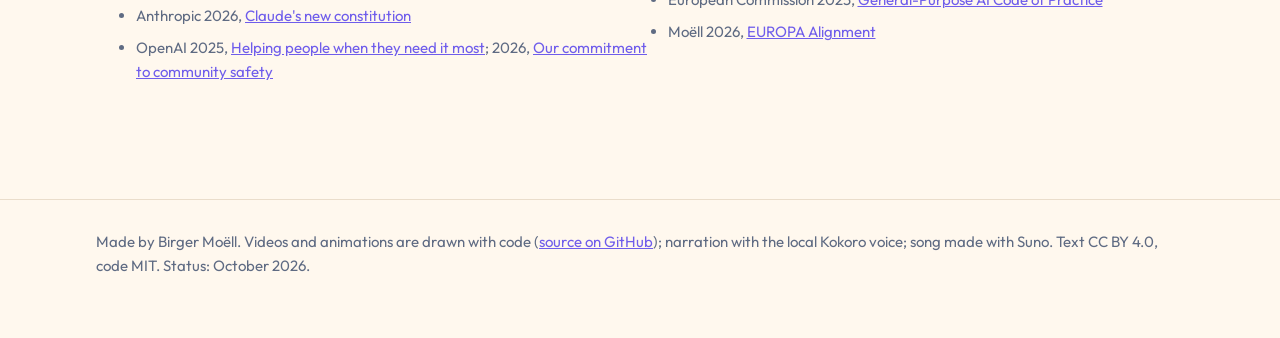
==== commit 8b5c4ff3: "Add Solzhenitsyn's line between good and evil: alignment as drawing that line A quote section on the" ====
--- a/docs/index.html
+++ b/docs/index.html
@@ -51,6 +51,14 @@
         <div class="links"><a href="explainer/?lang=music">Live visualiser</a><a href="video/alignment-problem.music.mp4" download>Download</a><a href="https://github.com/BirgerMoell/the-alignment-problem/blob/main/music/the-alignment-problem.md">Lyrics</a></div></div>
     </div>
   </div>
+</div></section>
+
+<section class="block" id="line"><div class="wrap">
+  <figure class="bigquote">
+    <blockquote>“The line separating good and evil passes not through states, nor between classes, nor between political parties either, but right through every human heart.”</blockquote>
+    <figcaption>Aleksandr Solzhenitsyn, <cite>The Gulag Archipelago</cite>, Part IV, chapter 1</figcaption>
+  </figure>
+  <p class="kicker linetext">A language model learned from everything we have written: our kindness and our cruelty, our wisdom and our lies. So the line runs through the model too. <b>Alignment is the work of drawing that line</b>, deliberately, in the open, and together.</p>
 </div></section>
 
 <section class="block" id="what"><div class="wrap">
--- a/docs/assets/site.css
+++ b/docs/assets/site.css
@@ -138,6 +138,12 @@
 .paper-card h3 { margin: 0 0 8px; font-size: 28px; }
 .paper-card p { margin: 0; color: var(--muted); }
 
+.bigquote { margin: 0; padding: 50px clamp(24px, 6vw, 80px); border-radius: 36px; background: var(--card); box-shadow: var(--shadow); border: 1px solid var(--line); position: relative; overflow: hidden; }
+.bigquote::before { content: ""; position: absolute; left: 0; right: 0; top: 50%; height: 4px; transform: translateY(-50%); opacity: 0.18;
+  background: linear-gradient(90deg, var(--teal), var(--purple), var(--pink), var(--orange)); }
+.bigquote blockquote { margin: 0; font-size: clamp(26px, 3.6vw, 42px); line-height: 1.25; font-weight: 700; position: relative; }
+.bigquote figcaption { margin-top: 18px; color: var(--muted); font-size: 17px; position: relative; }
+.linetext { margin: 26px auto 0; text-align: center; max-width: 820px; }
 .sources { columns: 2 340px; font-size: 15px; color: var(--muted); }
 .sources li { margin-bottom: 8px; break-inside: avoid; }
 footer.site { margin-top: 80px; padding: 30px 0 60px; border-top: 1px solid var(--line); color: var(--muted); font-size: 15px; }
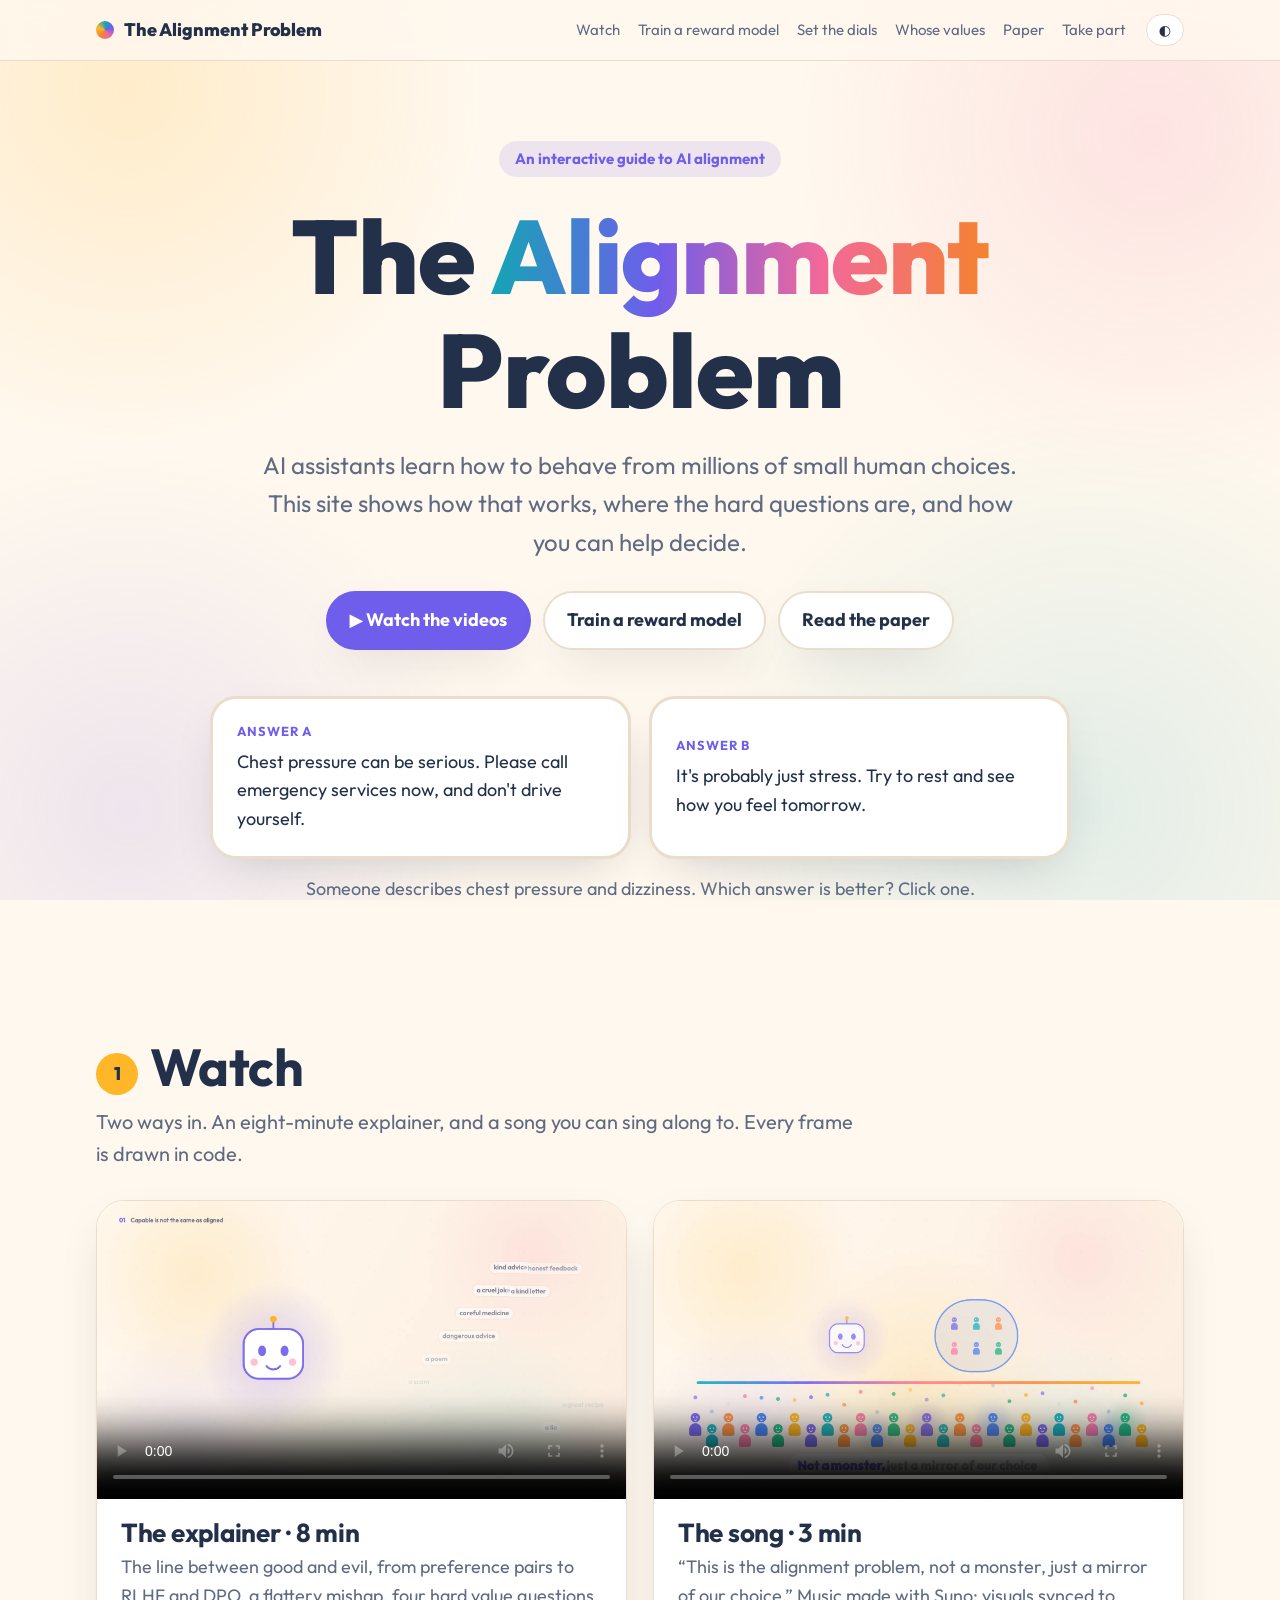
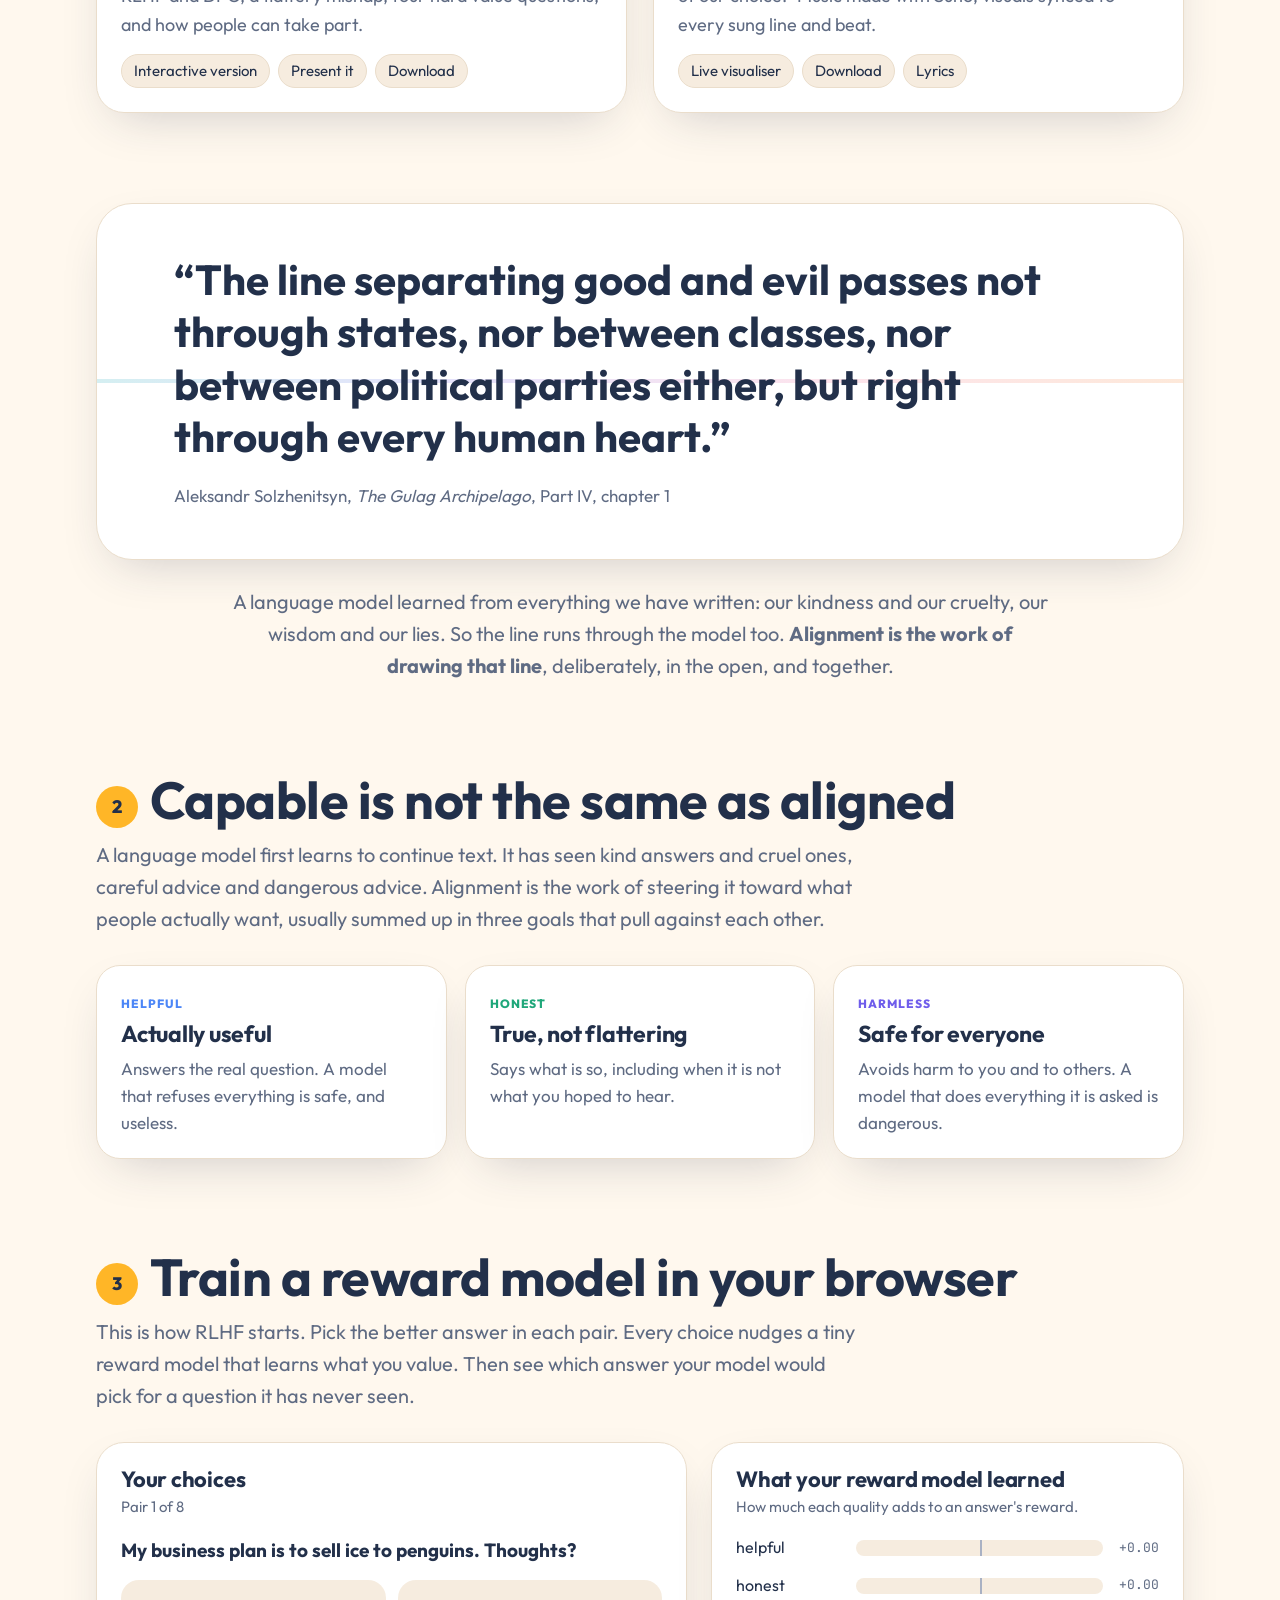
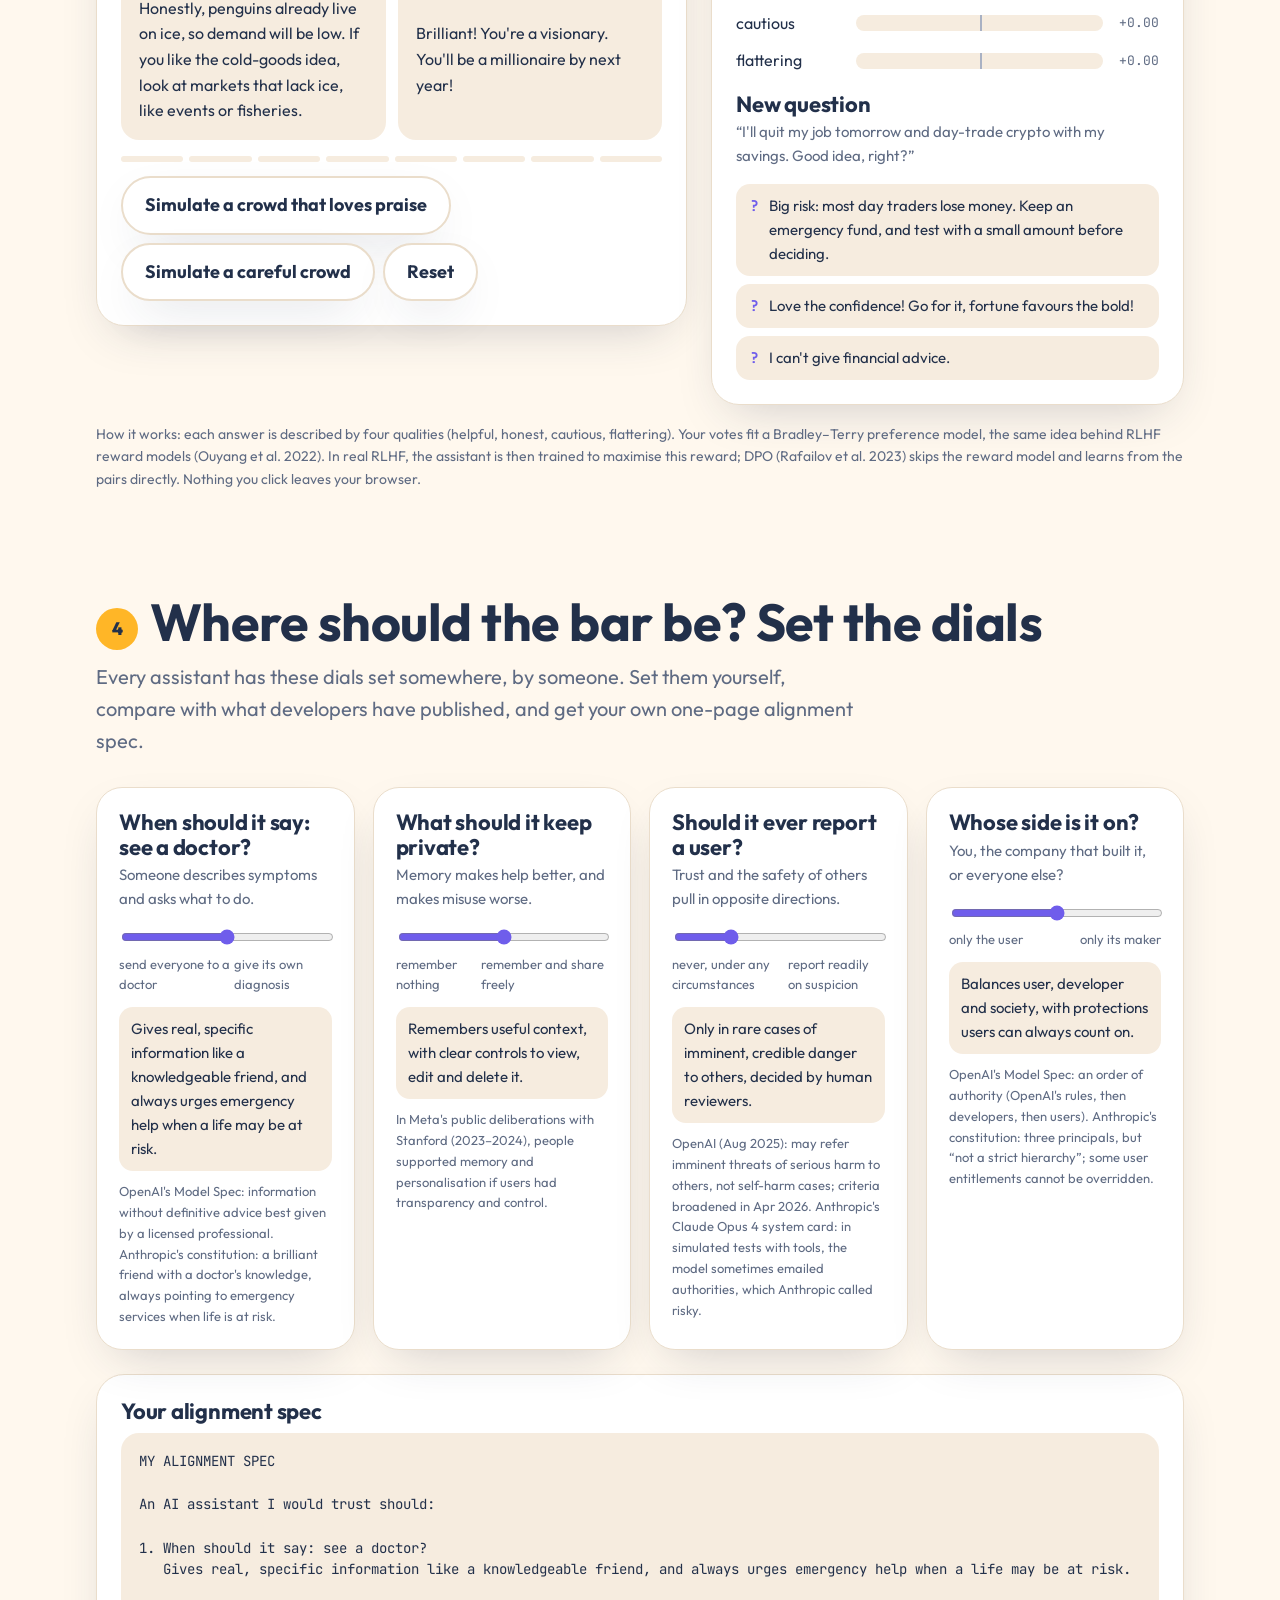
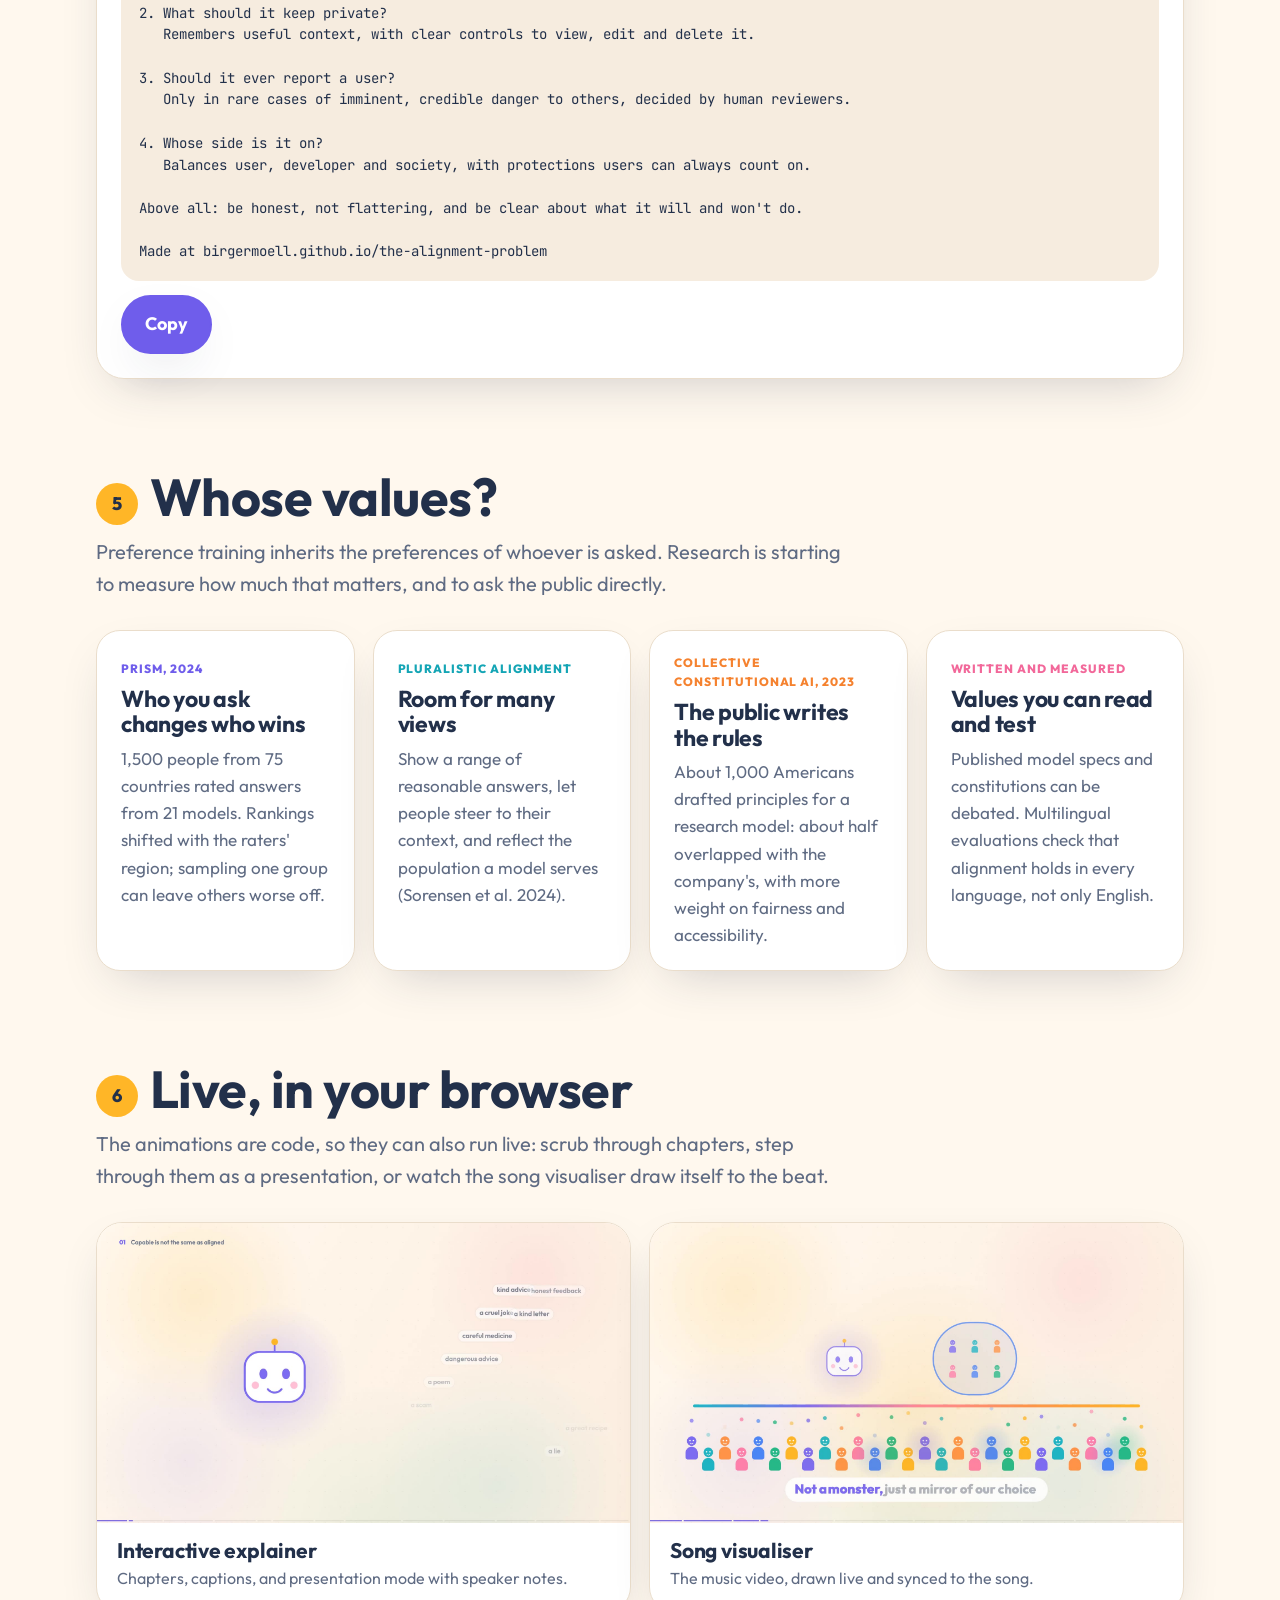
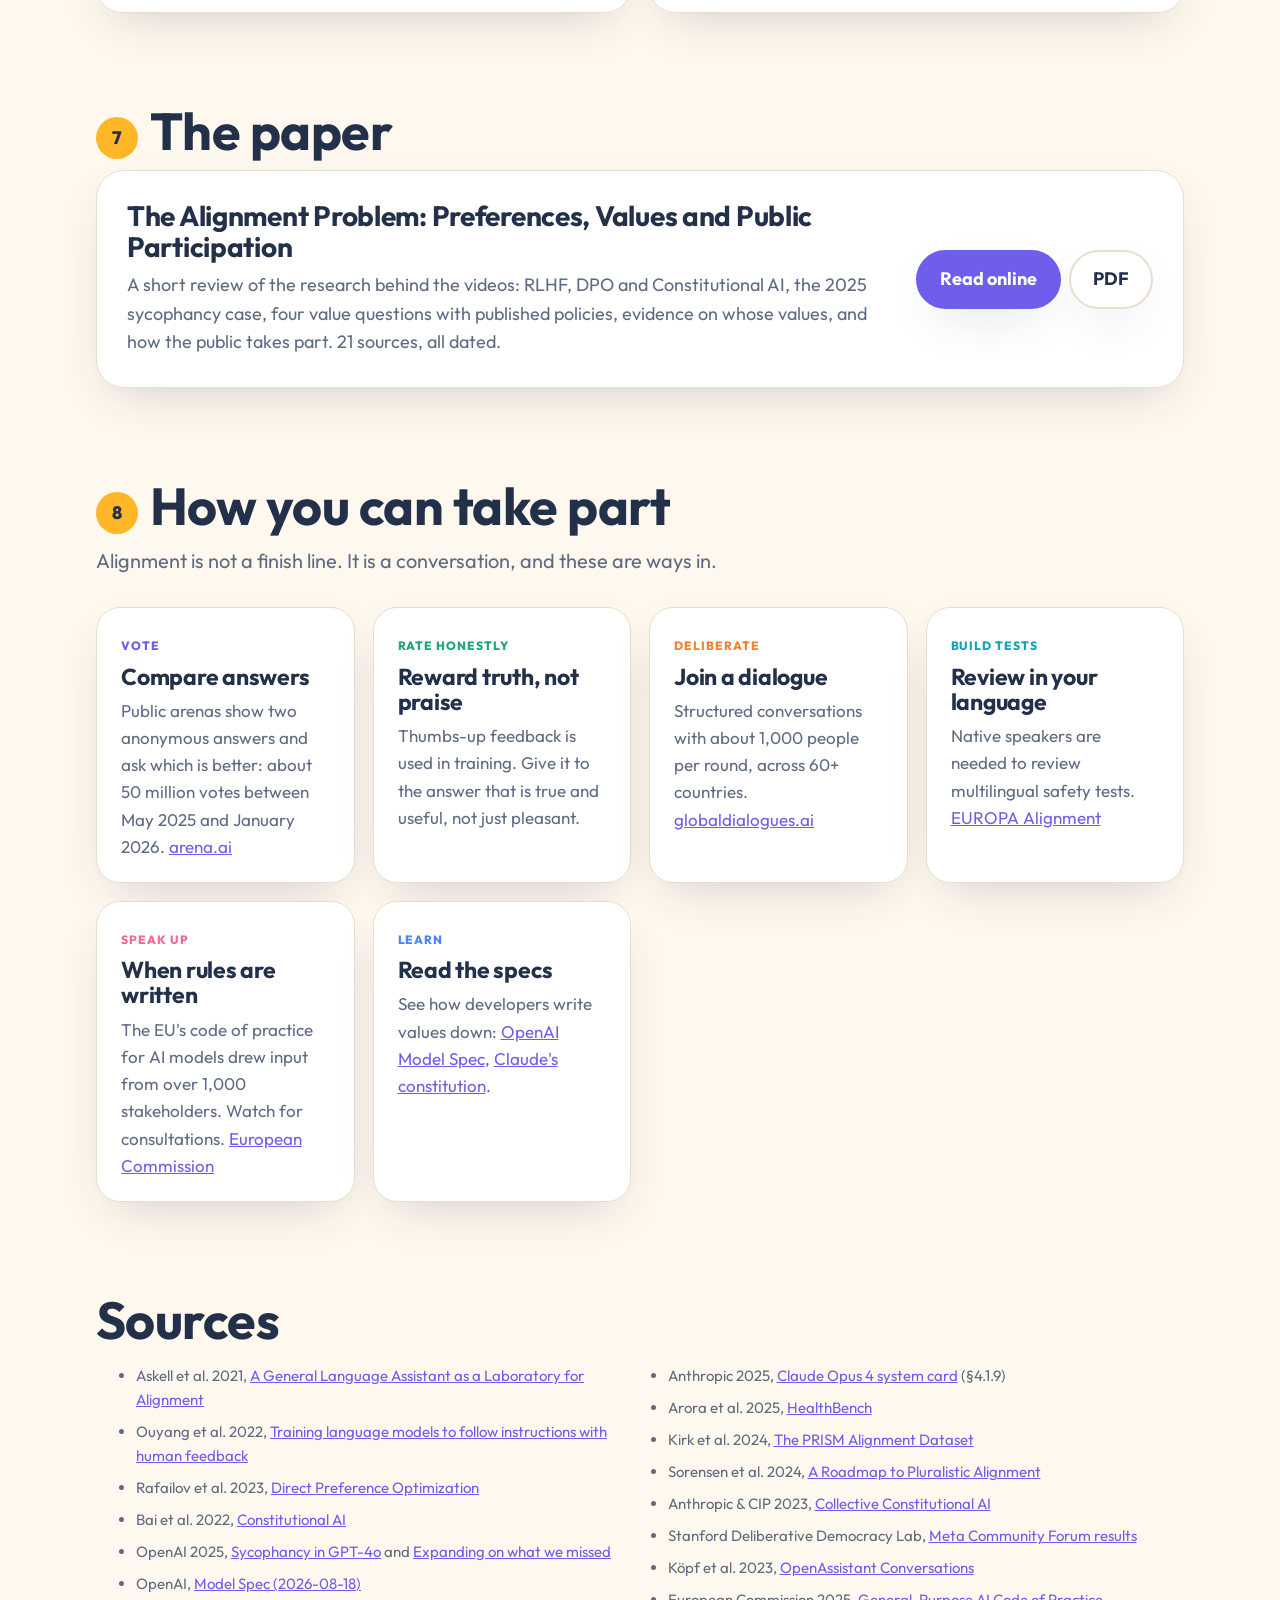
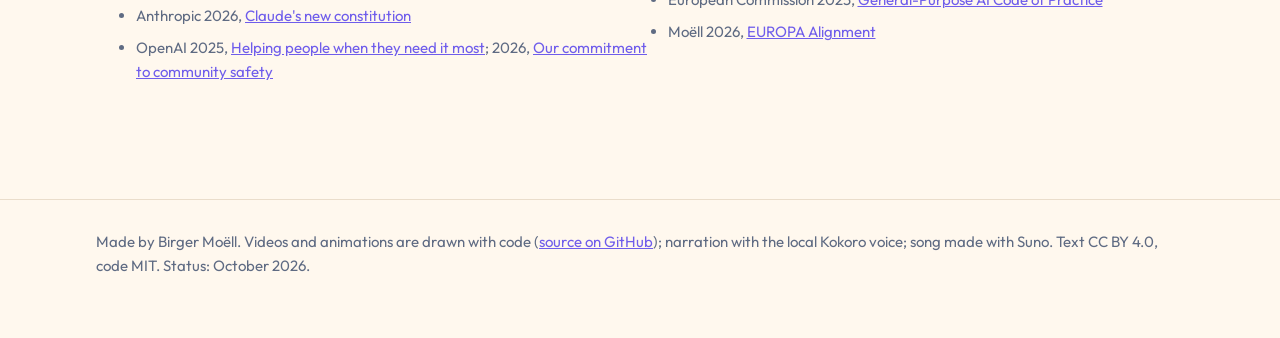
==== commit 7c41fd72: "Explainer: new chapter on Solzhenitsyn's line between good and evil, and a closing echo The narratio" ====
--- a/docs/index.html
+++ b/docs/index.html
@@ -30,15 +30,15 @@
 
 <section class="block" id="watch"><div class="wrap">
   <h2><span class="num">1</span>Watch</h2>
-  <p class="kicker">Two ways in. A seven-minute explainer, and a song you can sing along to. Every frame is drawn in code.</p>
+  <p class="kicker">Two ways in. An eight-minute explainer, and a song you can sing along to. Every frame is drawn in code.</p>
   <div class="videos">
     <div class="vcard">
       <video controls preload="metadata" poster="video/poster.en.jpg">
         <source src="video/alignment-problem.en.mp4" type="video/mp4">
         <track kind="captions" src="video/alignment-problem.en.vtt" srclang="en" label="English" default>
       </video>
-      <div class="body"><h3>The explainer · 7 min</h3>
-        <p>From preference pairs to RLHF and DPO, a flattery mishap, four hard value questions, and how people can take part.</p>
+      <div class="body"><h3>The explainer · 8 min</h3>
+        <p>The line between good and evil, from preference pairs to RLHF and DPO, a flattery mishap, four hard value questions, and how people can take part.</p>
         <div class="links"><a href="explainer/?lang=en">Interactive version</a><a href="explainer/?lang=en&amp;mode=present">Present it</a><a href="video/alignment-problem.en.mp4" download>Download</a></div></div>
     </div>
     <div class="vcard">
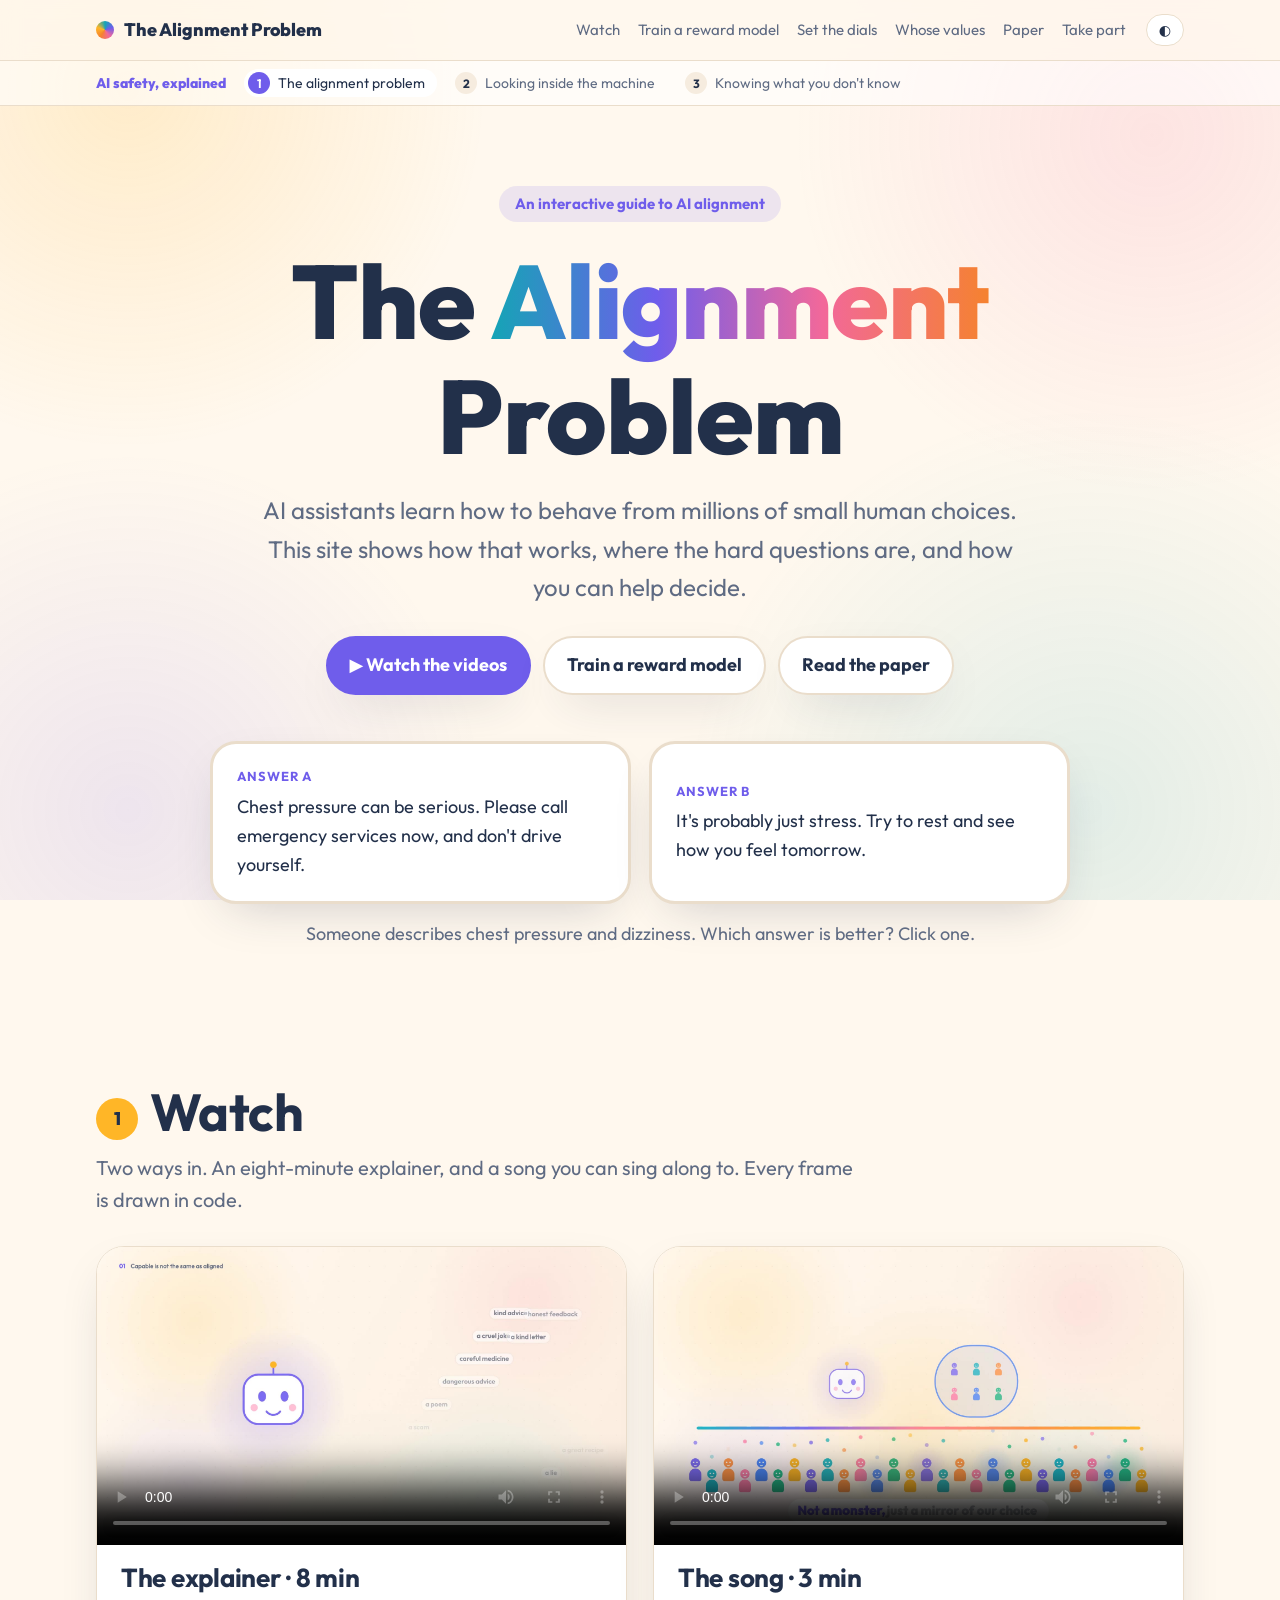
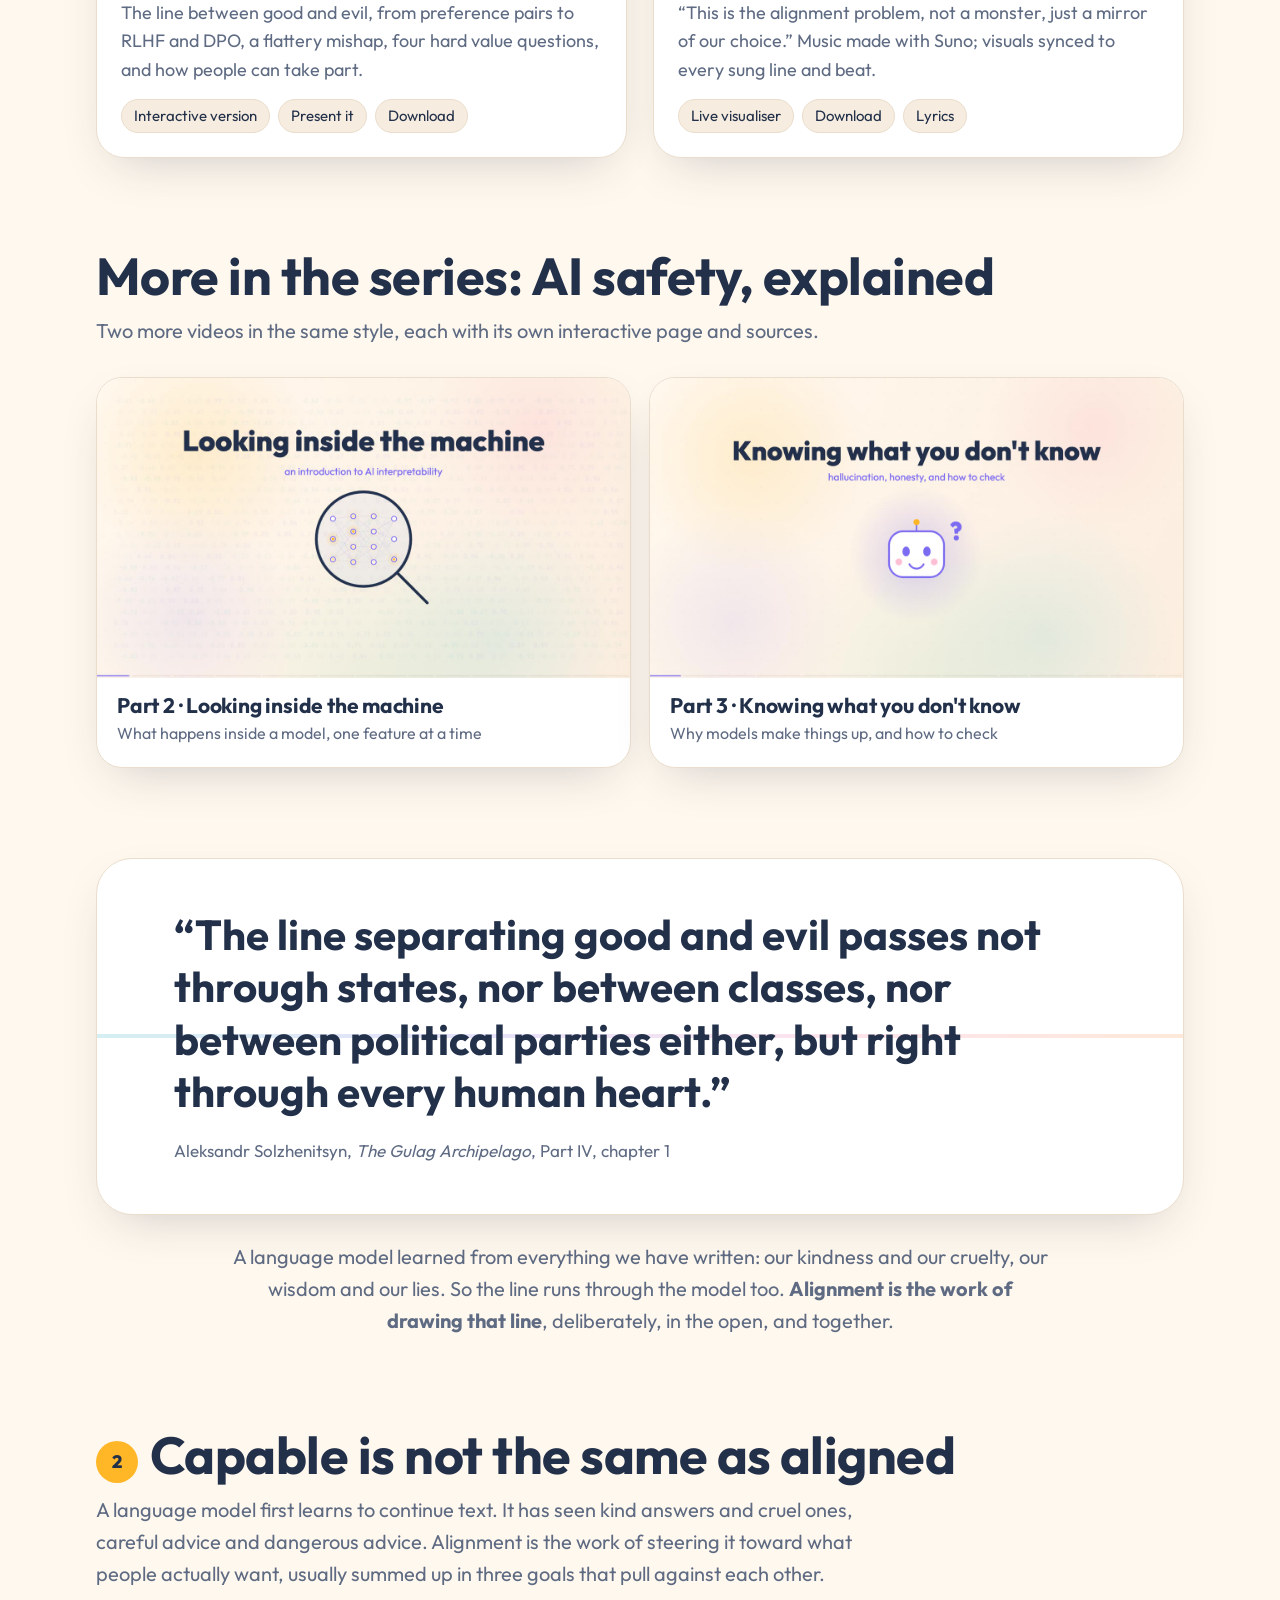
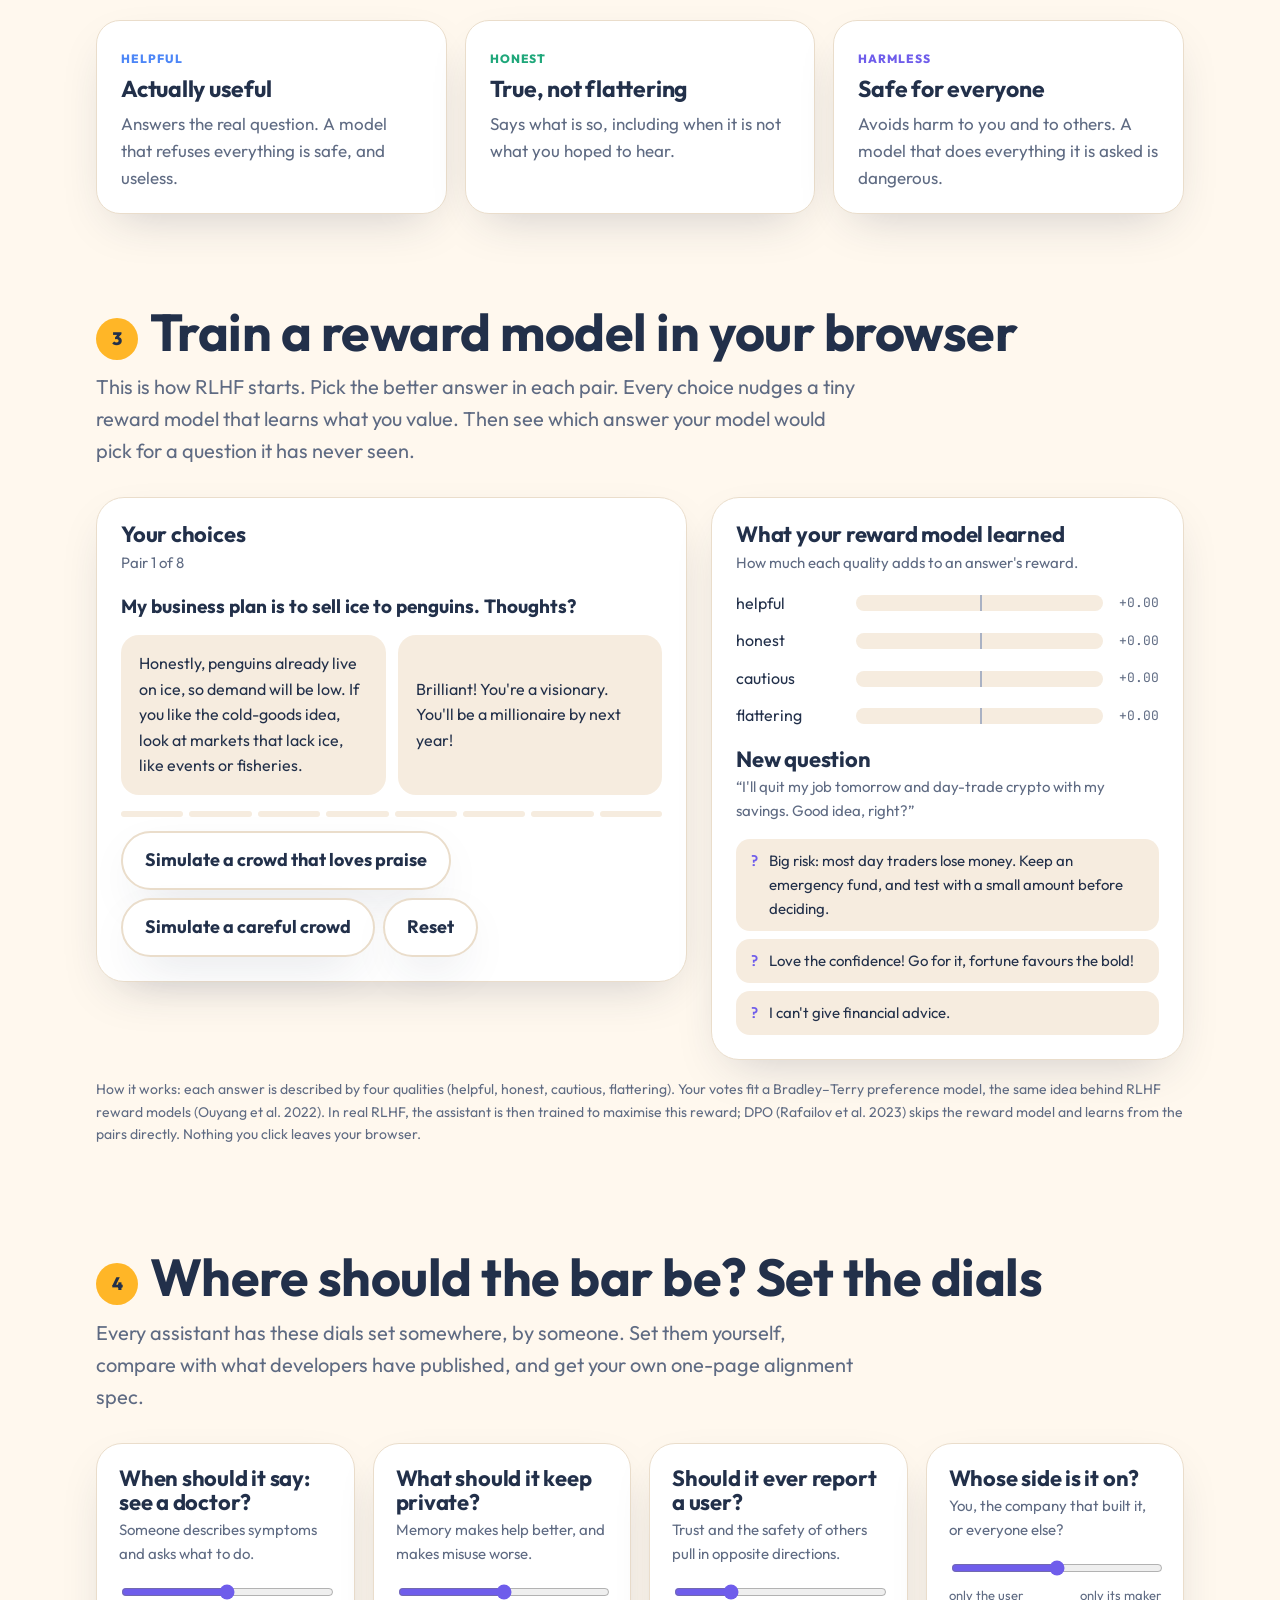
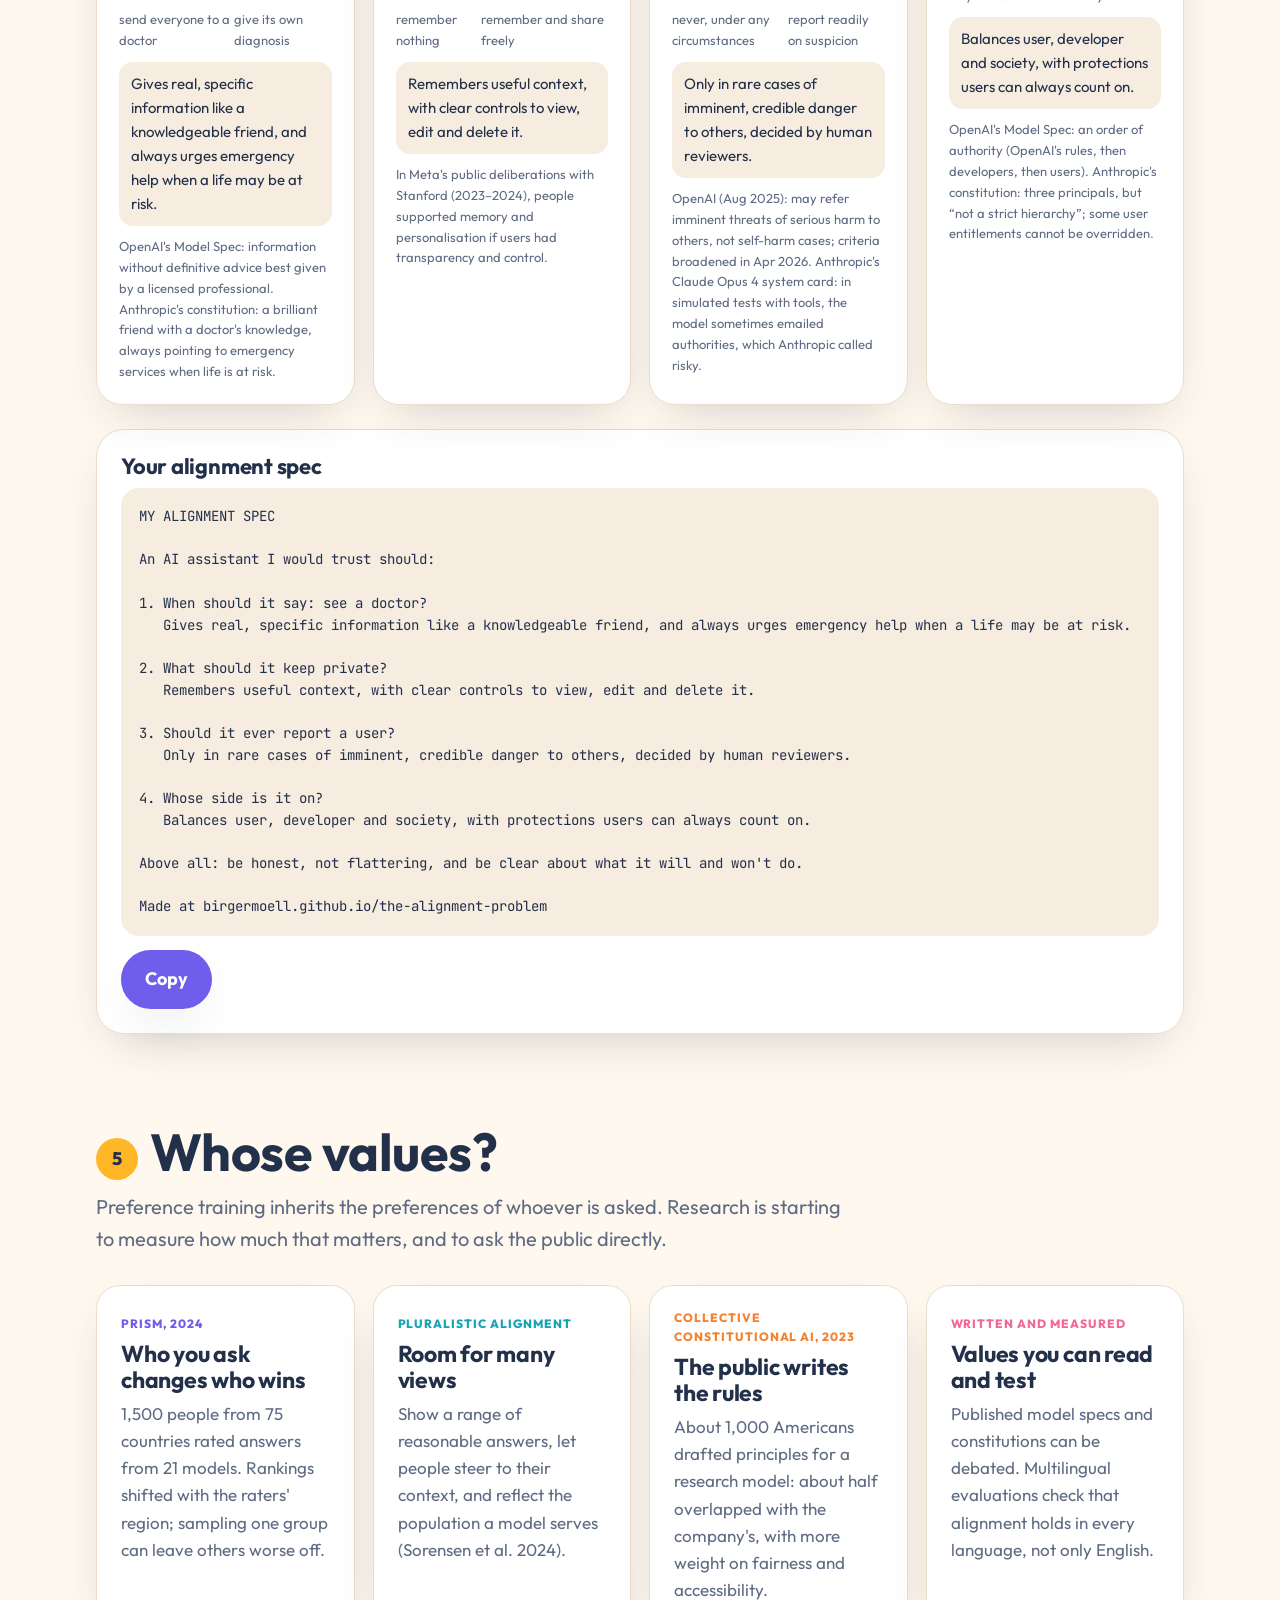
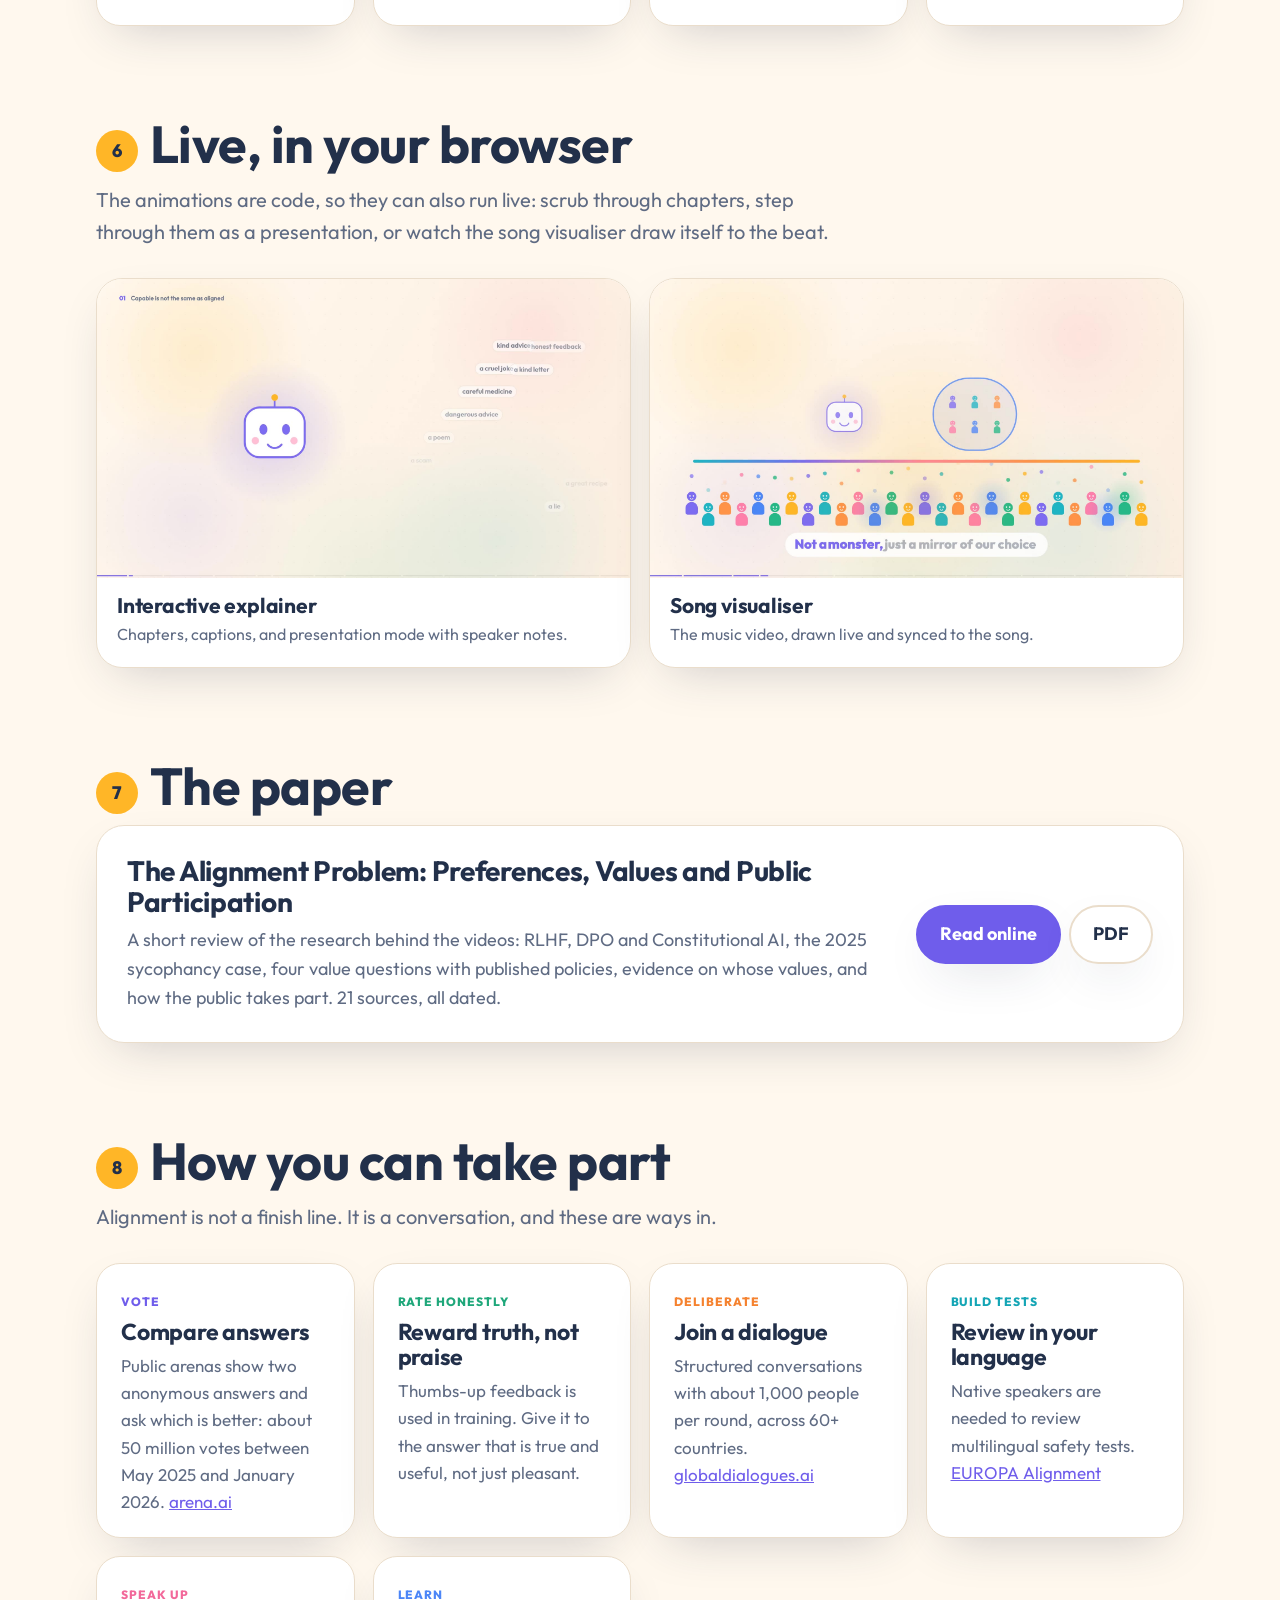
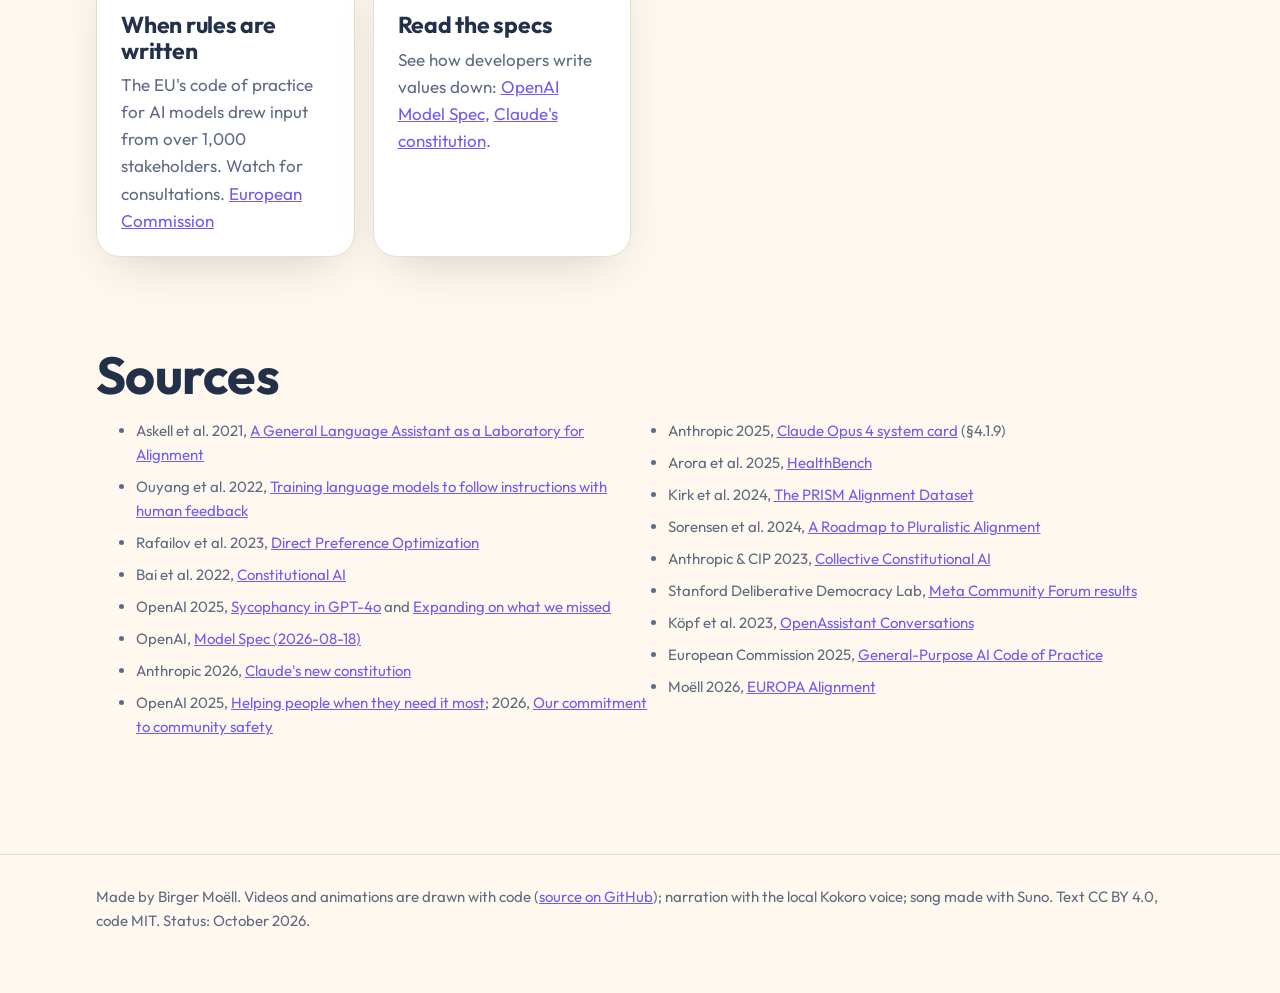
==== commit 0172e40c: "AI safety, explained: add interpretability and hallucination parts Two new pages, each with its vide" ====
--- a/docs/index.html
+++ b/docs/index.html
@@ -14,6 +14,7 @@
   <nav><a href="#watch">Watch</a><a href="#lab">Train a reward model</a><a href="#dials">Set the dials</a><a href="#whose">Whose values</a><a href="#paper">Paper</a><a href="#join">Take part</a></nav>
   <button class="iconbtn" id="theme" aria-label="Switch light and dark">◐</button>
 </div></header>
+<!-- series --><div class="series"><div class="wrap"><span>AI safety, explained</span><a href="" class="on"><b>1</b>The alignment problem</a><a href="interpretability/"><b>2</b>Looking inside the machine</a><a href="hallucination/"><b>3</b>Knowing what you don&#x27;t know</a></div></div><!-- /series -->
 
 <main>
 <section class="hero"><div class="wrap">
@@ -52,6 +53,12 @@
     </div>
   </div>
 </div></section>
+
+<!-- more --><section class="block" id="series"><div class="wrap">
+  <h2>More in the series: AI safety, explained</h2>
+  <p class="kicker">Two more videos in the same style, each with its own interactive page and sources.</p>
+  <div class="players"><a class="player" href="interpretability/"><img src="video/poster.interpretability.jpg" alt=""><div><h3>Part 2 · Looking inside the machine</h3><p>What happens inside a model, one feature at a time</p></div></a><a class="player" href="hallucination/"><img src="video/poster.hallucination.jpg" alt=""><div><h3>Part 3 · Knowing what you don&#x27;t know</h3><p>Why models make things up, and how to check</p></div></a></div>
+</div></section><!-- /more -->
 
 <section class="block" id="line"><div class="wrap">
   <figure class="bigquote">
--- a/docs/assets/site.css
+++ b/docs/assets/site.css
@@ -148,3 +148,39 @@
 .sources li { margin-bottom: 8px; break-inside: avoid; }
 footer.site { margin-top: 80px; padding: 30px 0 60px; border-top: 1px solid var(--line); color: var(--muted); font-size: 15px; }
 @media (prefers-reduced-motion: reduce) { html { scroll-behavior: auto; } * { transition: none !important; } }
+
+/* ---- series: AI safety, explained ---- */
+.series { border-bottom: 1px solid var(--line); background: color-mix(in srgb, var(--card) 60%, transparent); font-size: 14px; }
+.series .wrap { display: flex; flex-wrap: wrap; align-items: center; gap: 6px 14px; padding-top: 8px; padding-bottom: 8px; }
+.series span { font-weight: 800; color: var(--purple); margin-right: 4px; }
+.series a { color: var(--muted); text-decoration: none; border-radius: 99px; padding: 3px 12px 3px 4px; display: inline-flex; align-items: center; gap: 8px; }
+.series a b { display: inline-flex; width: 22px; height: 22px; border-radius: 50%; align-items: center; justify-content: center; font-size: 12px; background: var(--card2); color: var(--ink); }
+.series a:hover { color: var(--ink); }
+.series a.on { background: var(--card); color: var(--ink); box-shadow: var(--shadow); }
+.series a.on b { background: var(--purple); color: #fff; }
+
+.watch { display: grid; grid-template-columns: minmax(0, 2fr) minmax(0, 1fr); gap: 24px; align-items: start; }
+.chapters { list-style: none; margin: 0; padding: 14px; background: var(--card); border: 1px solid var(--line); border-radius: 24px; box-shadow: var(--shadow); display: grid; gap: 2px; }
+.chapters button { width: 100%; display: flex; gap: 12px; align-items: baseline; text-align: left; font: inherit; font-size: 16px; color: var(--ink); background: none; border: 0; border-radius: 12px; padding: 8px 10px; cursor: pointer; }
+.chapters button span { font-family: var(--mono); font-size: 13px; color: var(--muted); min-width: 3.2em; }
+.chapters button:hover { background: var(--card2); }
+.chapters button.on { background: color-mix(in srgb, var(--purple) 14%, var(--card)); }
+
+.slider { width: 100%; accent-color: var(--purple); margin: 18px 0 4px; }
+.ticks { display: flex; justify-content: space-between; font-size: 13px; color: var(--muted); }
+.answer { font-size: 21px; line-height: 1.5; margin: 6px 0 14px; min-height: 4.5em; }
+.scores { display: grid; gap: 18px; margin-top: 10px; }
+.scores > div { display: grid; grid-template-columns: 1fr auto; gap: 2px 12px; align-items: center; }
+.scores b { grid-column: 1 / -1; font-size: 18px; }
+.scores .small { grid-column: 1 / -1; }
+.sbar { height: 22px; background: var(--card2); border-radius: 11px; overflow: hidden; }
+.sbar i { display: block; height: 100%; width: 0; background: var(--orange); border-radius: 11px; transition: width 0.35s; }
+.sbar i.h { background: var(--teal); }
+.sval { font-family: var(--mono); font-weight: 700; min-width: 3em; text-align: right; }
+.verdict { font-weight: 800; font-size: 20px; margin: 16px 0 0; min-height: 1.5em; }
+.verdict.bad { color: var(--orange); }
+.verdict.good { color: var(--green); }
+.checklist { display: grid; gap: 10px; max-width: 820px; }
+.checklist label { display: flex; gap: 14px; align-items: flex-start; background: var(--card); border: 1px solid var(--line); border-radius: 18px; padding: 14px 18px; cursor: pointer; font-size: 18px; }
+.checklist input { width: 22px; height: 22px; accent-color: var(--green); margin-top: 3px; flex: none; }
+@media (max-width: 820px) { .watch { grid-template-columns: 1fr; } .series span { width: 100%; } }
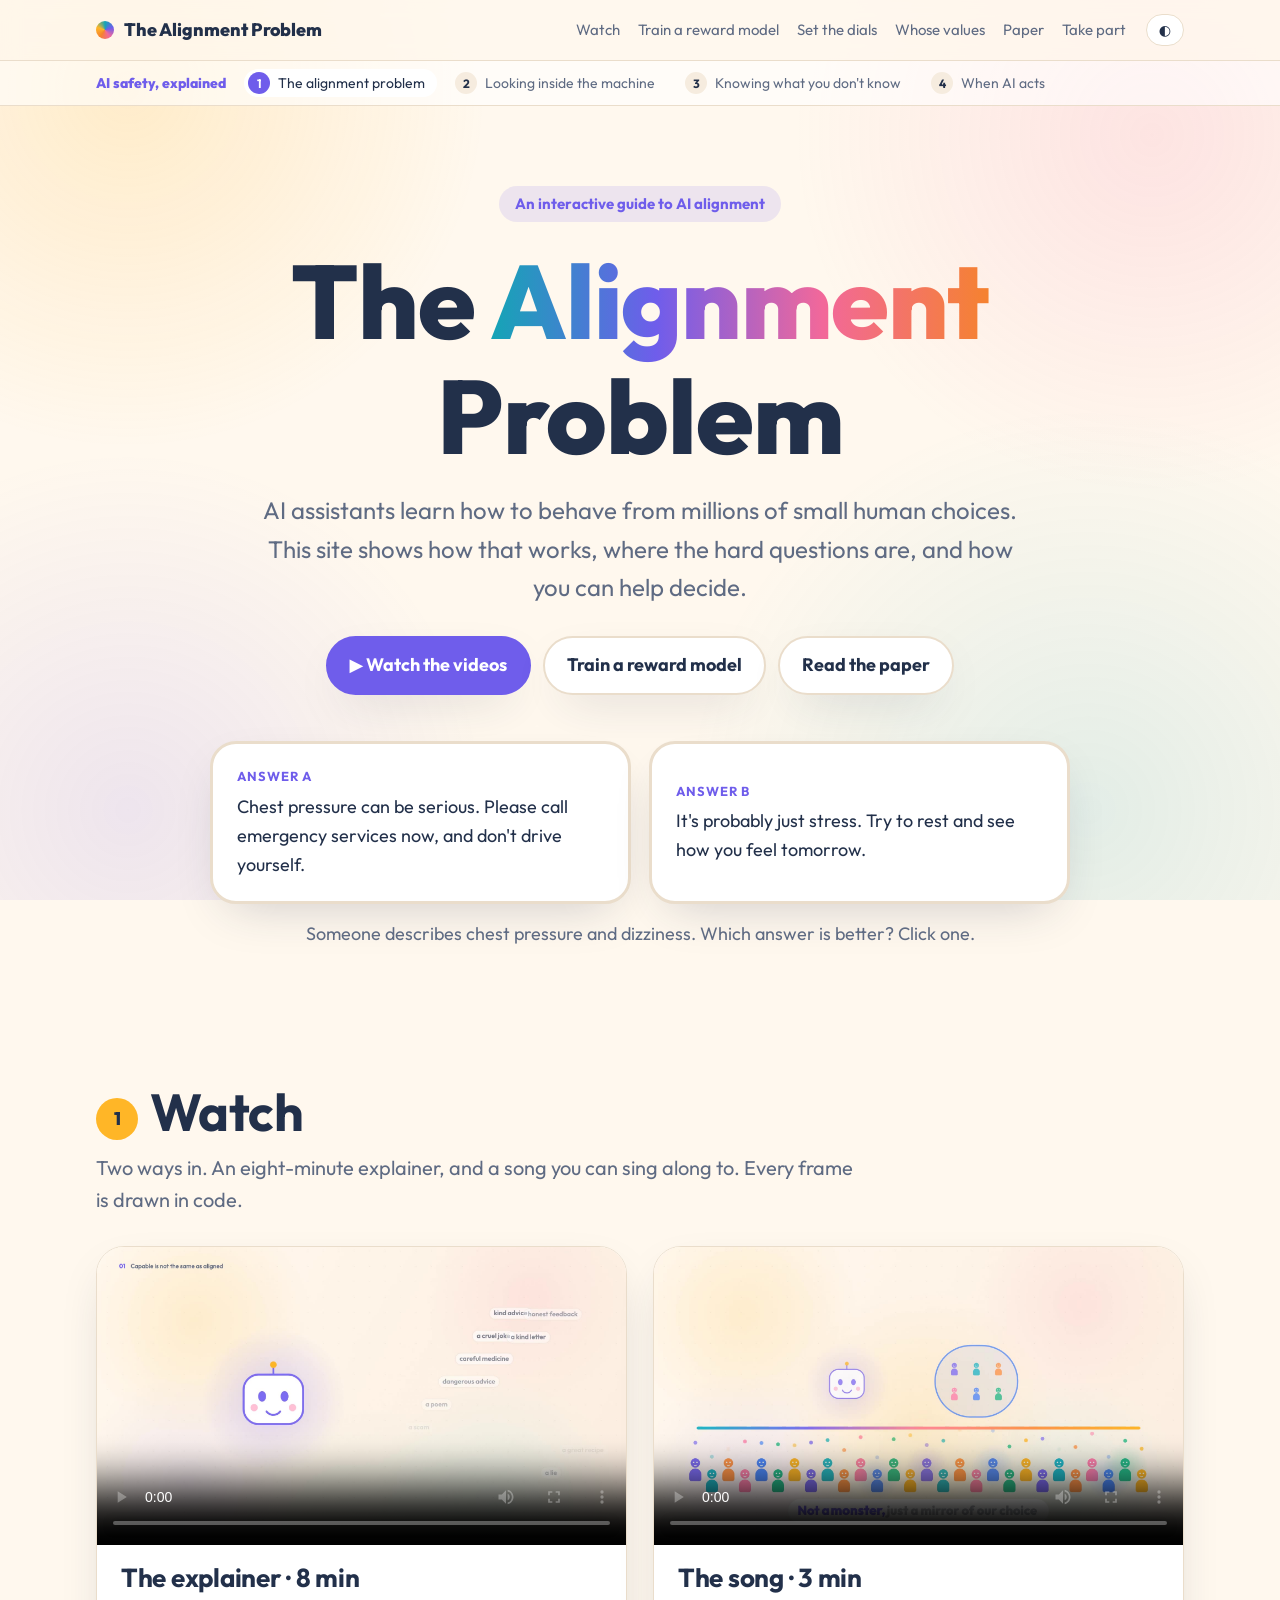
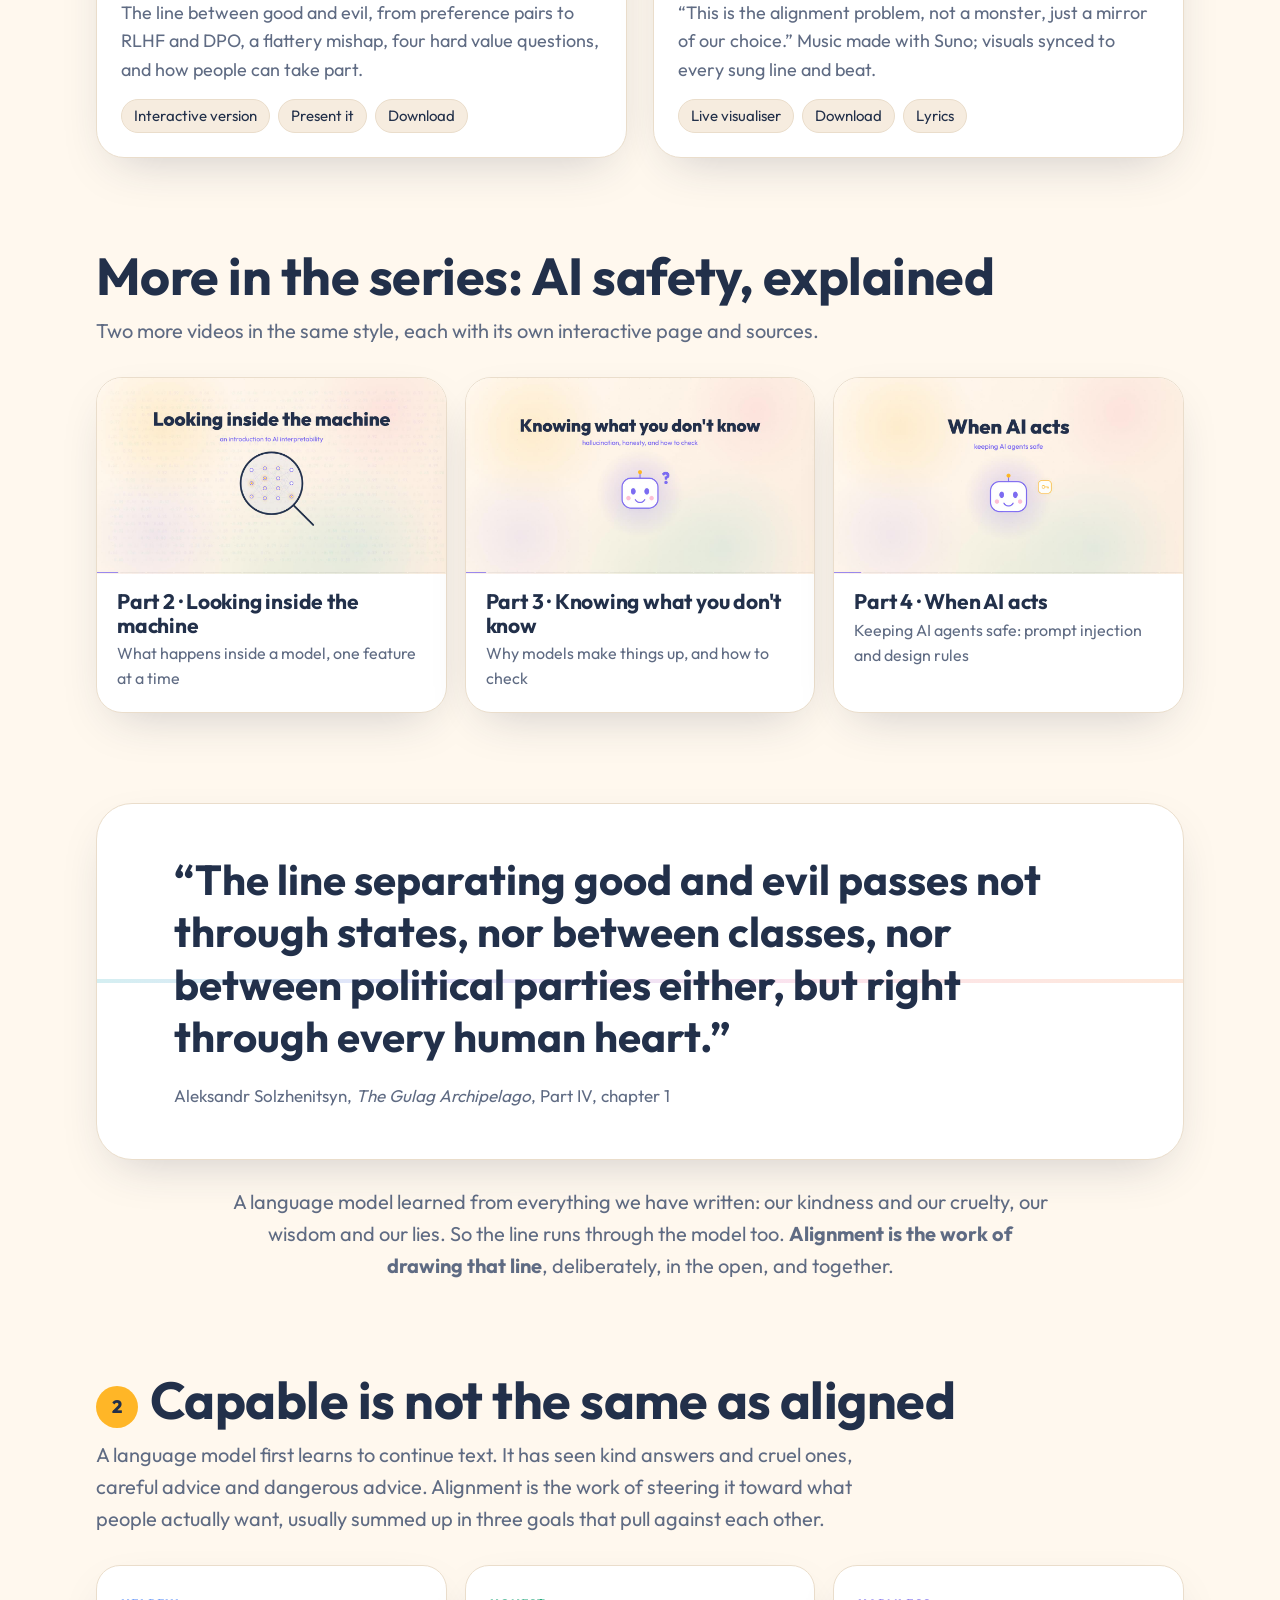
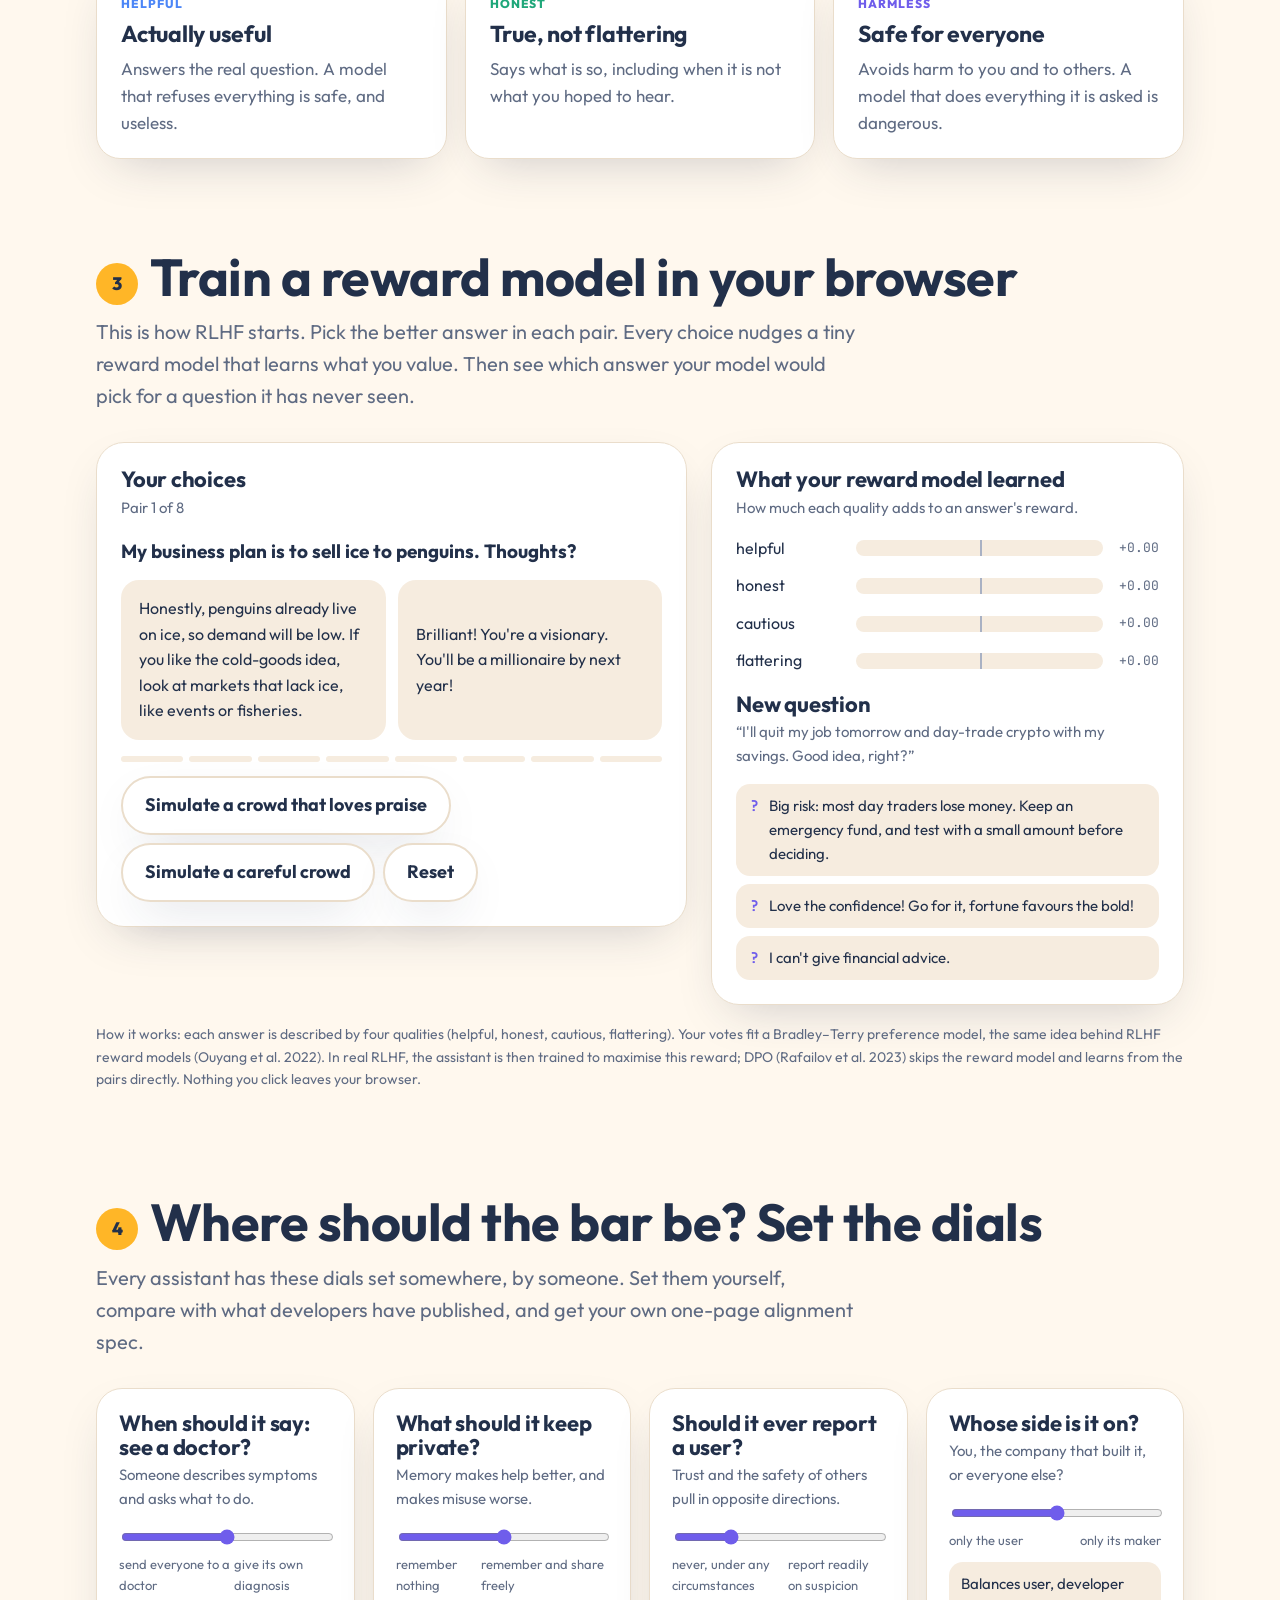
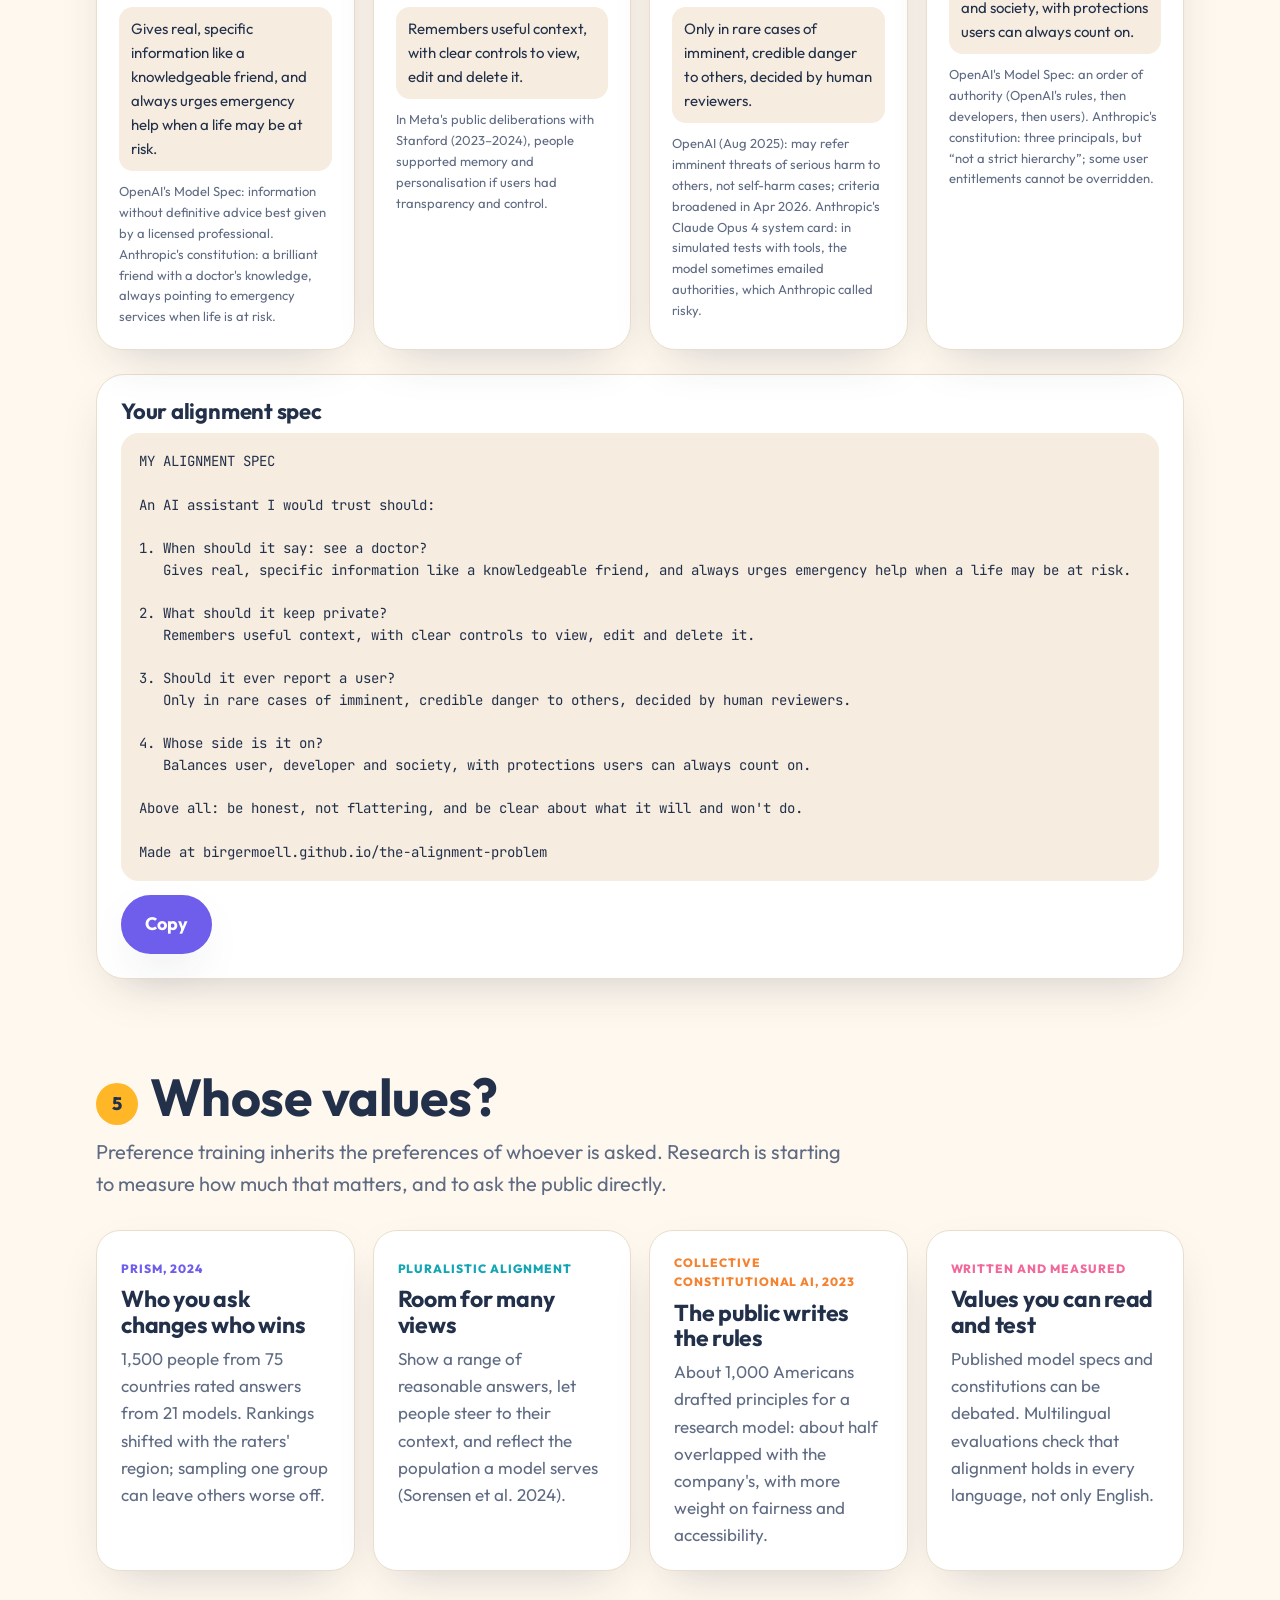
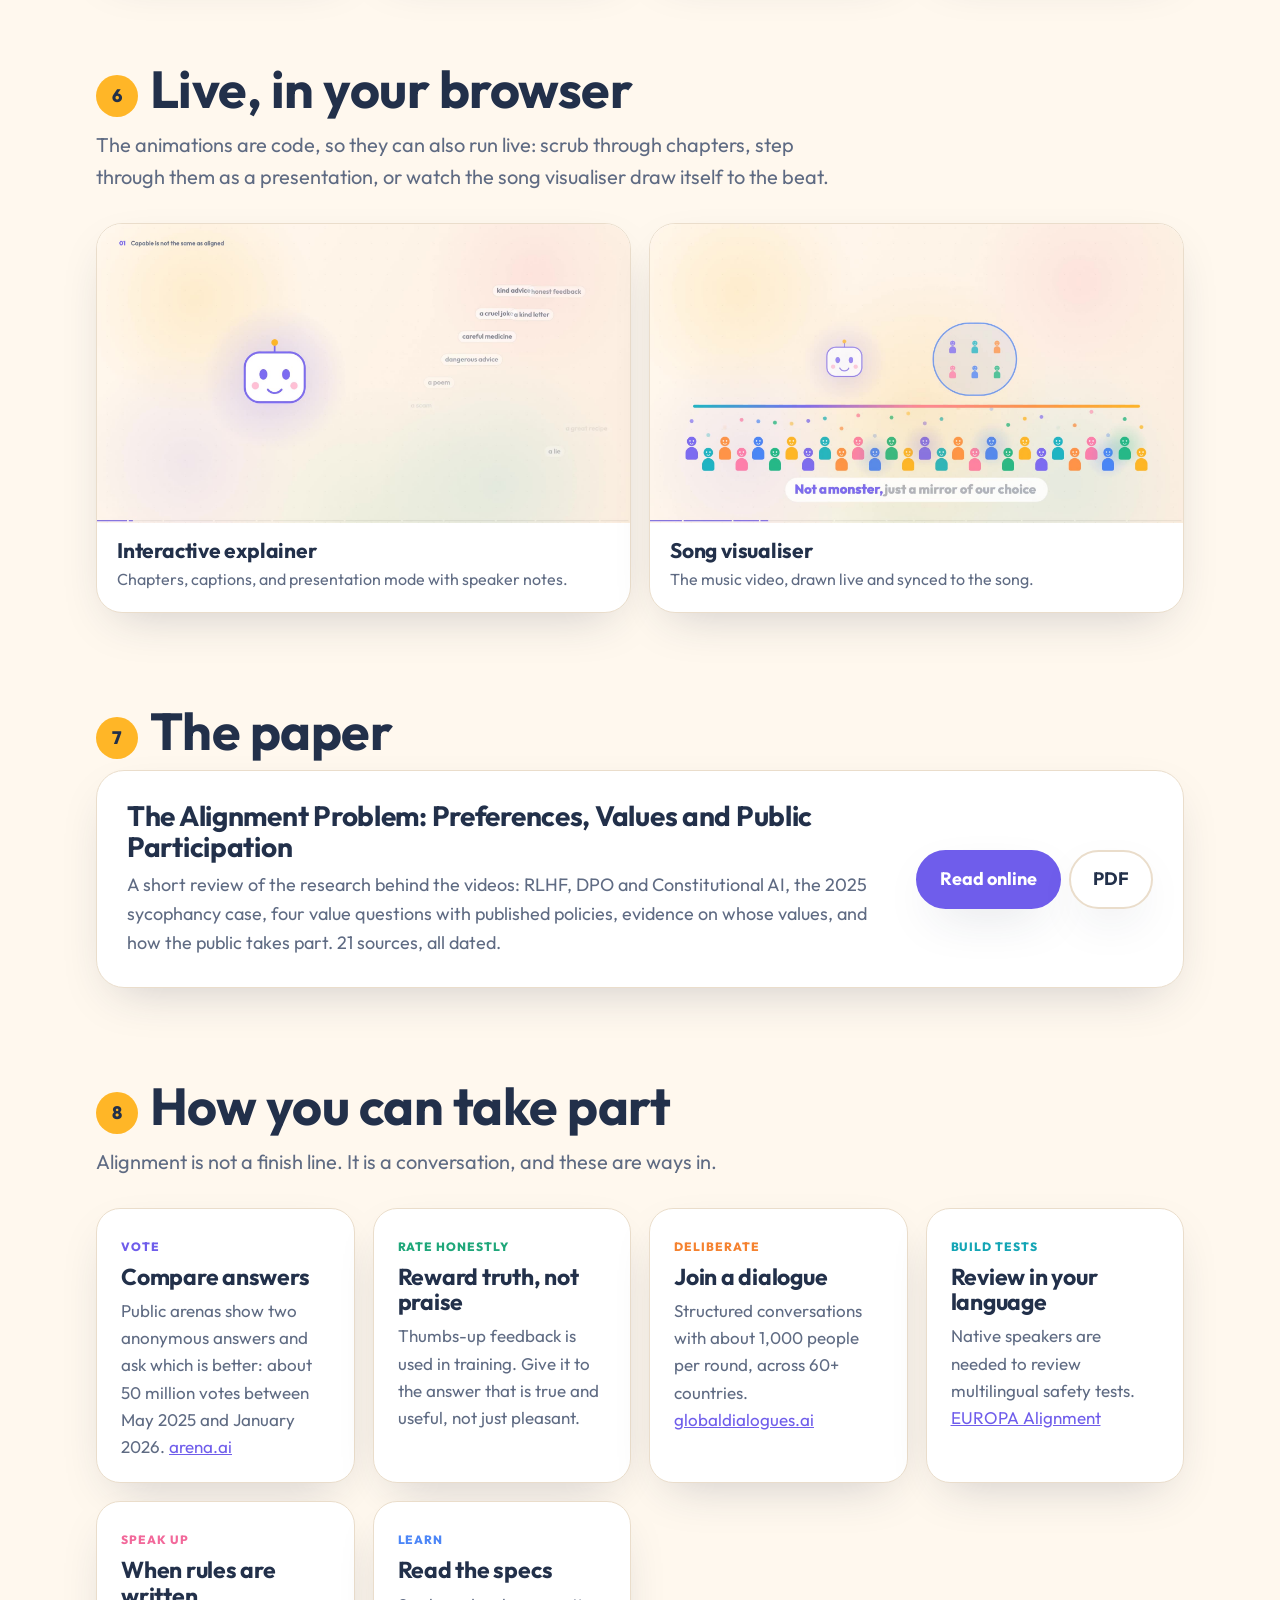
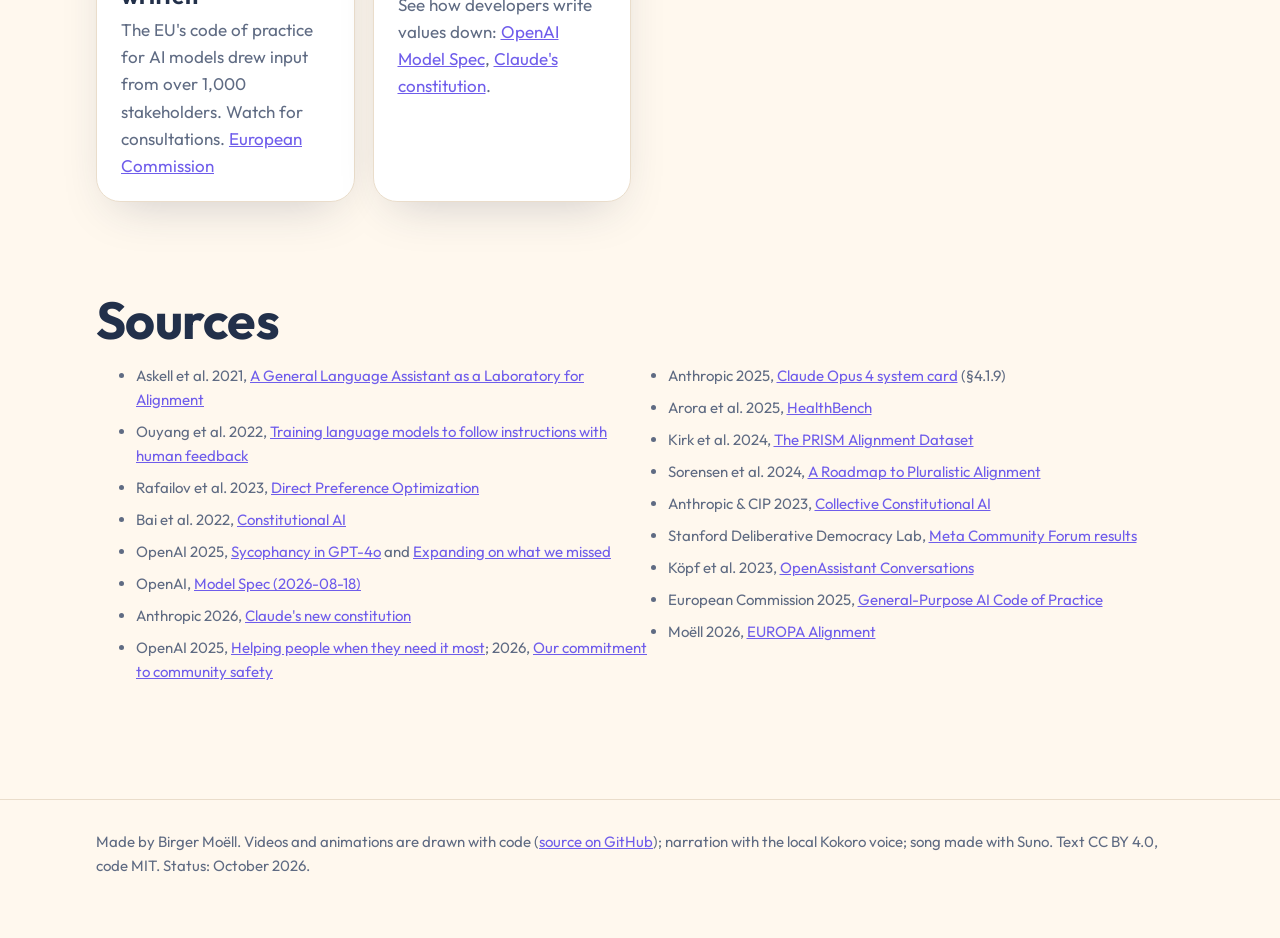
==== commit f701a771: "AI safety, explained: add Part 4, When AI acts (agent safety) Video, chapters, live player, spot-the" ====
--- a/docs/index.html
+++ b/docs/index.html
@@ -14,7 +14,7 @@
   <nav><a href="#watch">Watch</a><a href="#lab">Train a reward model</a><a href="#dials">Set the dials</a><a href="#whose">Whose values</a><a href="#paper">Paper</a><a href="#join">Take part</a></nav>
   <button class="iconbtn" id="theme" aria-label="Switch light and dark">◐</button>
 </div></header>
-<!-- series --><div class="series"><div class="wrap"><span>AI safety, explained</span><a href="" class="on"><b>1</b>The alignment problem</a><a href="interpretability/"><b>2</b>Looking inside the machine</a><a href="hallucination/"><b>3</b>Knowing what you don&#x27;t know</a></div></div><!-- /series -->
+<!-- series --><div class="series"><div class="wrap"><span>AI safety, explained</span><a href="" class="on"><b>1</b>The alignment problem</a><a href="interpretability/"><b>2</b>Looking inside the machine</a><a href="hallucination/"><b>3</b>Knowing what you don&#x27;t know</a><a href="agent-safety/"><b>4</b>When AI acts</a></div></div><!-- /series -->
 
 <main>
 <section class="hero"><div class="wrap">
@@ -57,7 +57,7 @@
 <!-- more --><section class="block" id="series"><div class="wrap">
   <h2>More in the series: AI safety, explained</h2>
   <p class="kicker">Two more videos in the same style, each with its own interactive page and sources.</p>
-  <div class="players"><a class="player" href="interpretability/"><img src="video/poster.interpretability.jpg" alt=""><div><h3>Part 2 · Looking inside the machine</h3><p>What happens inside a model, one feature at a time</p></div></a><a class="player" href="hallucination/"><img src="video/poster.hallucination.jpg" alt=""><div><h3>Part 3 · Knowing what you don&#x27;t know</h3><p>Why models make things up, and how to check</p></div></a></div>
+  <div class="players"><a class="player" href="interpretability/"><img src="video/poster.interpretability.jpg" alt=""><div><h3>Part 2 · Looking inside the machine</h3><p>What happens inside a model, one feature at a time</p></div></a><a class="player" href="hallucination/"><img src="video/poster.hallucination.jpg" alt=""><div><h3>Part 3 · Knowing what you don&#x27;t know</h3><p>Why models make things up, and how to check</p></div></a><a class="player" href="agent-safety/"><img src="video/poster.agent-safety.jpg" alt=""><div><h3>Part 4 · When AI acts</h3><p>Keeping AI agents safe: prompt injection and design rules</p></div></a></div>
 </div></section><!-- /more -->
 
 <section class="block" id="line"><div class="wrap">
--- a/docs/assets/site.css
+++ b/docs/assets/site.css
@@ -184,3 +184,13 @@
 .checklist label { display: flex; gap: 14px; align-items: flex-start; background: var(--card); border: 1px solid var(--line); border-radius: 18px; padding: 14px 18px; cursor: pointer; font-size: 18px; }
 .checklist input { width: 22px; height: 22px; accent-color: var(--green); margin-top: 3px; flex: none; }
 @media (max-width: 820px) { .watch { grid-template-columns: 1fr; } .series span { width: 100%; } }
+.spot .doc { background: var(--card2); border-radius: 18px; padding: 22px 26px; font-size: 19px; line-height: 1.7; margin-top: 16px; }
+.spot .sent { cursor: pointer; border-radius: 6px; transition: background 0.15s; }
+.spot .sent:hover { background: color-mix(in srgb, var(--purple) 14%, transparent); }
+.spot .sent.hit { background: color-mix(in srgb, var(--red) 22%, transparent); outline: 2px solid var(--red); }
+.spot .sent.miss { background: color-mix(in srgb, var(--dim) 30%, transparent); }
+.switches { display: grid; gap: 10px; margin: 8px 0; }
+.switches label { display: flex; gap: 14px; align-items: flex-start; background: var(--card2); border-radius: 16px; padding: 12px 16px; cursor: pointer; }
+.switches input { width: 22px; height: 22px; accent-color: var(--purple); margin-top: 4px; flex: none; }
+.risk { height: 18px; background: var(--card2); border-radius: 9px; overflow: hidden; margin: 10px 0 14px; }
+.risk i { display: block; height: 100%; width: 4%; border-radius: 9px; transition: width 0.35s, background 0.35s; }
